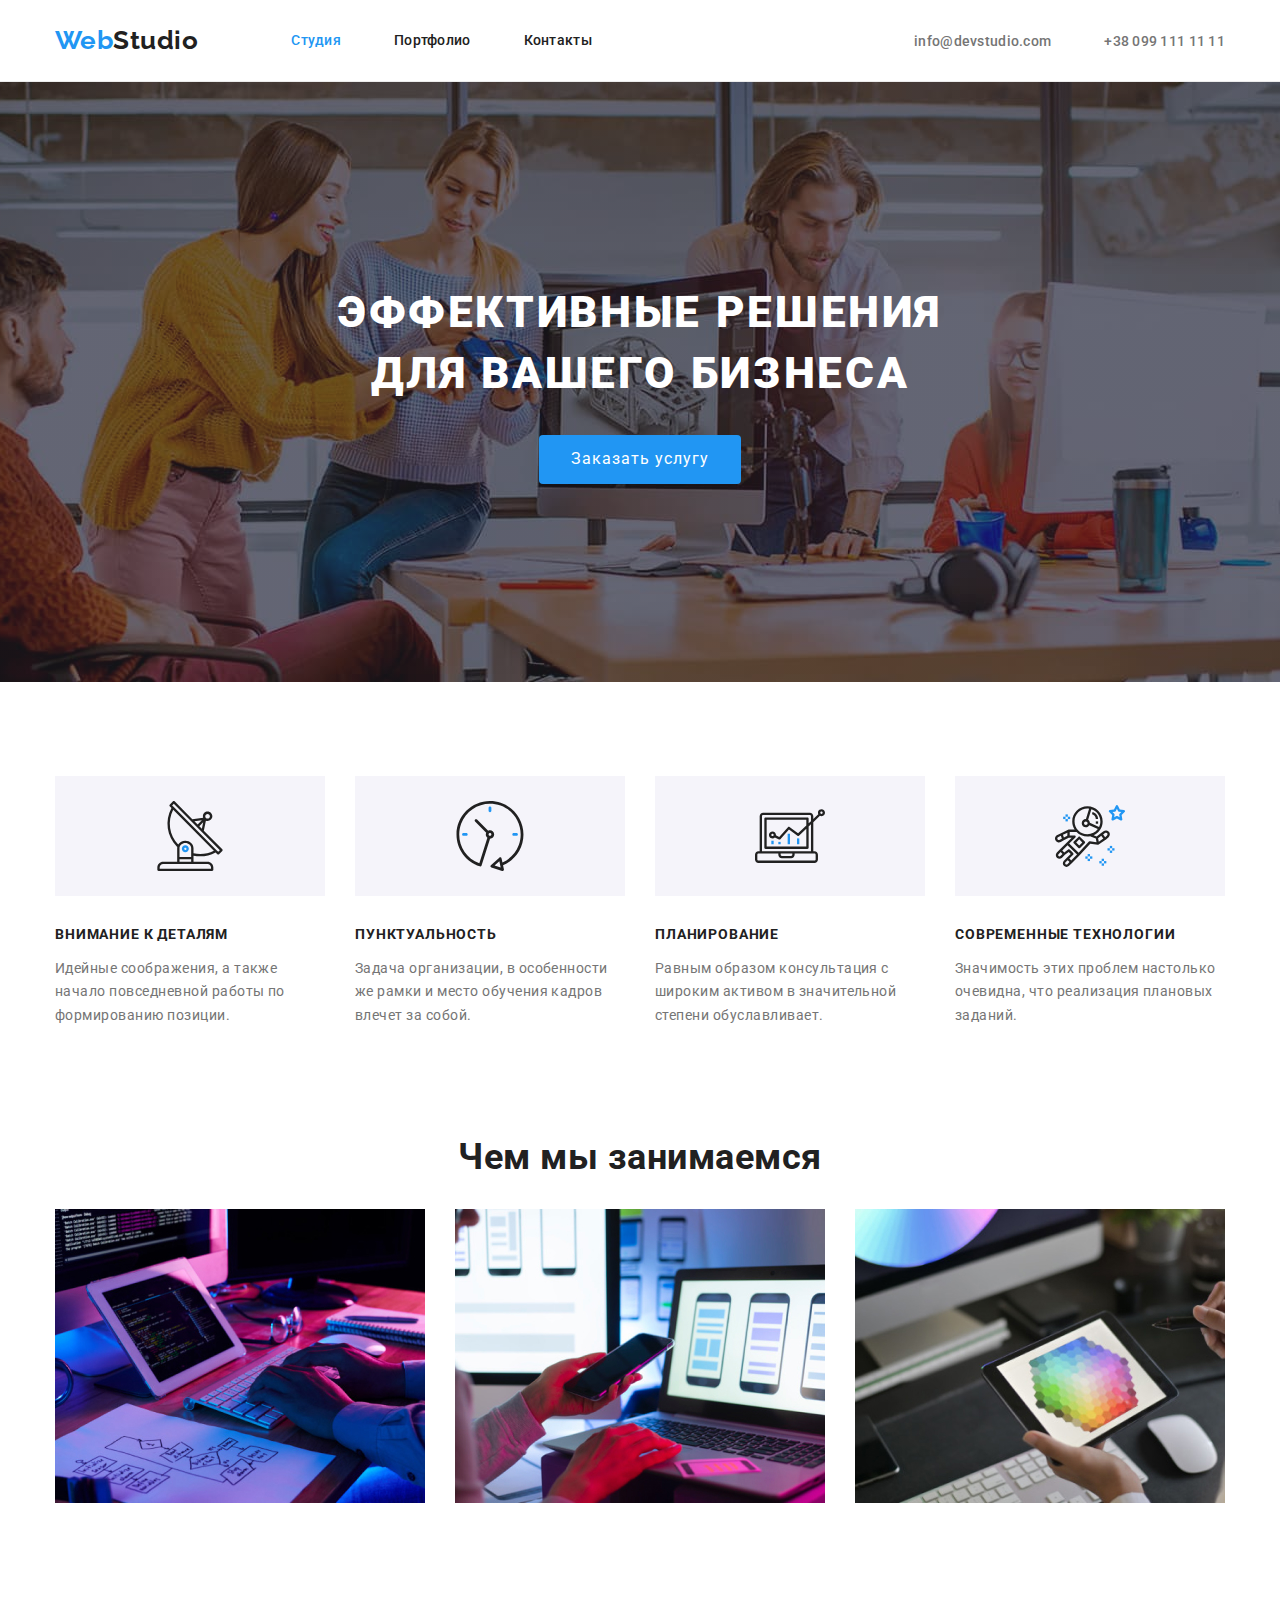
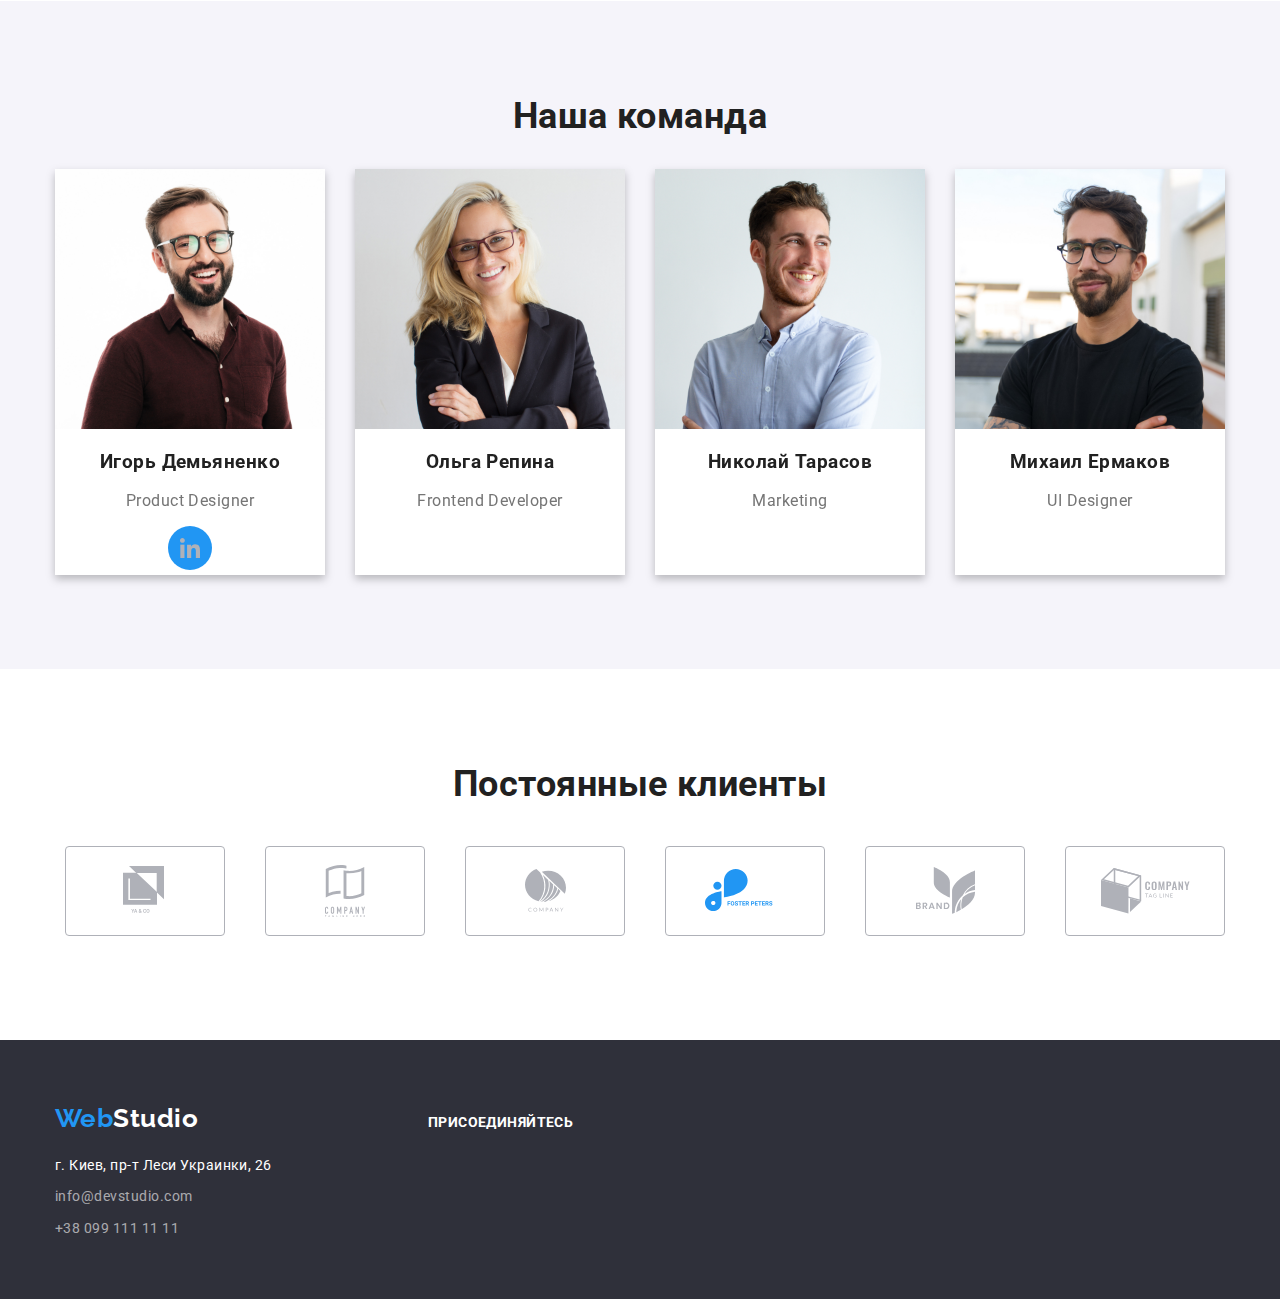
==== index.html @ f37e52a4 "Initial commit" ====
<!DOCTYPE html>
<html lang="ru">
	<head>
		<meta charset="UTF-8" />
		<meta name="viewport" content="width=device-width, initial-scale=1.0" />
		<title>ВебСтудио</title>
		<link
			href="https://fonts.googleapis.com/css2?family=Raleway:wght@700&display=swap"
			rel="stylesheet"
		/>
		<link
			href="https://fonts.googleapis.com/css2?family=Roboto:wght@400;500;900&display=swap"
			rel="stylesheet"
		/>

		<link
			rel="stylesheet"
			href="https://cdnjs.cloudflare.com/ajax/libs/modern-normalize/1.0.0/modern-normalize.min.css"
		/>
		<link rel="stylesheet" href="./css/styles.css" />
	</head>

	<body>
		<header>
			<div class="container header">
				<nav class="main-nav">
					<a href="./index.html" class="logo"
						>Web<span class="logo-color">Studio</span></a
					>
					<ul class="site-nav">
						<li class="item">
							<a href="./index.html" class="link current">Студия</a>
						</li>
						<li class="item">
							<a href="" class="link">Портфолио</a>
						</li>
						<li class="item"><a href="" class="link">Контакты</a></li>
					</ul>
				</nav>

				<ul class="auth-nav">
					<li class="item">
						<a href="mailto:info@devstudio.com" class="button"
							>info@devstudio.com</a
						>
					</li>
					<li class="item">
						<a href="tel:+380991111111" class="button">+38 099 111 11 11</a>
					</li>
				</ul>
			</div>
		</header>

		<main>
			<!-- top line -->
			<section class="hero">
				<h1 class="hero-title">
					Эффективные решения<br />
					для вашего бизнеса
				</h1>
				<button type="button" class="button primary">Заказать услугу</button>
			</section>

			<!-- Особенности нашего подхода -->

			<section class="section features">
				<div class="container">
					<!-- <h2 class="section-title">Особенности нашего подхода</h2> -->

					<ul class="feature-list">
						<li class="feature-item">
							<h3 class="title">Внимание к деталям</h3>
							<p class="text">
								Идейные соображения, а также начало повседневной работы по
								формированию позиции.
							</p>
						</li>
						<li class="feature-item">
							<h3 class="title">Пунктуальность</h3>
							<p class="text">
								Задача организации, в особенности же рамки и место обучения
								кадров влечет за собой.
							</p>
						</li>
						<li class="feature-item">
							<h3 class="title">Планирование</h3>
							<p class="text">
								Равным образом консультация с широким активом в значительной
								степени обуславливает.
							</p>
						</li>
						<li class="feature-item">
							<div class="description-box"></div>
							<h3 class="title">Современные технологии</h3>
							<p class="text">
								Значимость этих проблем настолько очевидна, что реализация
								плановых заданий.
							</p>
						</li>
					</ul>
				</div>
			</section>

			<!-- Чем мы занимаемся -->

			<section class="section">
				<div class="container">
					<h2 class="section-title">Чем мы занимаемся</h2>
					<ul class="section-picture">
						<li class="item-picture">
							<a href=""
								><img
									src="./images/laptop.jpg"
									alt="Человек печатает на клавиатуре"
									width="370"
							/></a>
						</li>
						<li class="item-picture">
							<a href=""
								><img
									src="./images/layout.jpg"
									alt="Человек рассматривает макеты дисплеев телефонов на экране"
									width="370"
							/></a>
						</li>
						<li class="item-picture">
							<a href=""
								><img
									src="./images/rectangle.jpg"
									alt="Планшет с изображением диаграммы"
									width="370"
							/></a>
						</li>
					</ul>
				</div>
			</section>

			<!-- Наша команда -->
			<section class="section team">
				<div class="container">
					<h2 class="section-title">Наша команда</h2>
					<!-- <h2 class="section-title">Наша команда</h2> -->
					<ul class="team-employees">
						<li class="item-employee">
							<img
								src="./images/demianenko.jpg"
								alt="Фотография сотрудника"
								width="270"
							/>
							<h3 class="member-name">Игорь Демьяненко</h3>
							<p class="member-role">Product Designer</p>
							<div class="team-socials">
								<a class="social-link"></a>
								<a class="social-link"></a>
								<a class="social-link"></a>
								<a class="social-link"></a>
							</div>
						</li>
						<li class="item-employee">
							<img
								src="./images/repina.jpg"
								alt="Фотография сотрудника"
								width="270"
							/>
							<h3 class="member-name">Ольга Репина</h3>
							<p class="member-role">Frontend Developer</p>
						</li>
						<li class="item-employee">
							<img
								src="./images/tarasov.jpg"
								alt="Фотография сотрудника"
								width="270"
							/>
							<h3 class="member-name">Николай Тарасов</h3>
							<p class="member-role">Marketing</p>
						</li>
						<li class="item-employee">
							<img
								src="./images/yermakov.jpg"
								alt="Фотография сотрудника"
								width="270"
							/>
							<h3 class="member-name">Михаил Ермаков</h3>
							<p class="member-role">UI Designer</p>
						</li>
					</ul>
				</div>
			</section>
			<section class="section">
				<div class="container">
					<h2 class="section-title">Постоянные клиенты</h2>
					<ul class="partners-logos">
						<li class="logo-picture">
							<a href=""></a>
						</li>
						<li class="logo-picture">
							<a href=""></a>
						</li>
						<li class="logo-picture">
							<a href=""></a>
						</li>
						<li class="logo-picture">
							<a href=""></a>
						</li>
						<li class="logo-picture">
							<a href=""></a>
						</li>
						<li class="logo-picture">
							<a href=""></a>
						</li>
					</ul>
				</div>
			</section>
		</main>

		<footer>
			<div class="container footer">
				<div class="container-address">
					<a href="" class="logo">Web<span class="logo-footer">Studio</span></a>

					<ul class="contacts">
						<li><p class="text">г. Киев, пр-т Леси Украинки, 26</p></li>
						<li>
							<a href="mailto:info@devstudio.com" class="link footer-link"
								>info@devstudio.com</a
							>
						</li>
						<li>
							<a href="tel:+380991111111" class="link footer-link"
								>+38 099 111 11 11</a
							>
						</li>
					</ul>
				</div>
				<div class="join-us">
					<p>Присоединяйтесь</p>
					<ul>
						<li></li>
						<li></li>
						<li></li>
						<li></li>
					</ul>
				</div>
			</div>
		</footer>
	</body>
</html>
---- css/styles.css ----
:root {
	--primary-black-color: #212121;
	--secondary-grey-color: #757575;
	--accent-color: #2196f3;
	--secondary-background-color: #2f303a;
}

/* стили для index.html */

body {
	background-color: #ffffff;
	color: var(--primary-black-color);
	font-family: "Roboto", sans-serif;
	text-decoration: none;
	letter-spacing: 0.03em;
}

ul {
	list-style: none;
	padding: 0;
	margin: 0;
}

.container {
	width: 1200px;
	padding-left: 15px;
	padding-right: 15px;
	margin-left: auto;
	margin-right: auto;
}

/* Logo */

.logo {
	color: var(--accent-color);
	font-family: "Raleway", sans-serif;
	font-weight: bold;
	font-size: 26px;
	line-height: 1.2;
	text-decoration: none;
}

.logo-color {
	color: var(--primary-black-color);
}

/* Header */
header {
	border-bottom: 1px solid #ececec;
}
.container.header {
	display: flex;
	justify-content: space-between;
	align-items: center;
}

.main-nav {
	display: flex;
	align-items: center;
}

.auth-nav {
	display: flex;
}

.auth-nav .item + .item {
	margin-left: 53px;
}

.site-nav .link:hover,
.site-nav .link:focus {
	color: var(--accent-color);
}

.site-nav {
	display: flex;
	margin-left: 93px;
	/* outline: 1px solid black; */
}

.site-nav .item + .item {
	margin-left: 53px;
}

.site-nav .link {
	display: block;
	padding-top: 32px;
	padding-bottom: 32px;

	color: var(--primary-black-color);
	text-decoration: none;
	font-weight: 500;
	font-size: 14px;
	line-height: 1.2;
	letter-spacing: 0.02em;
}

/* Auth nav */

.link.current {
	color: var(--accent-color);
}

.auth-nav .button {
	font-weight: 500;
	font-size: 14px;
	line-height: 1.2;
	letter-spacing: 0.02em;
	color: var(--secondary-grey-color);
	text-decoration: none;
}

.auth-nav .button:hover,
.auth-nav .button:focus {
	color: var(--accent-color);
}

/* Hero */

.hero {
	color: #ffffff;
	background-image: linear-gradient(
			to top,
			rgba(47, 47, 58, 0.4),
			rgba(47, 48, 58, 0.4)
		),
		url(../images/footer-icons/hero.jpg);

	background-position: center;
	background-size: cover;
	text-align: center;
	margin-bottom: 0;
	height: 600px;
	max-width: 1440px;
	padding-top: 200px;
	padding-bottom: 200px;
	/* outline: 2px solid red; */
}

.hero-title {
	margin-top: 0;
	margin-bottom: 0;
	font-weight: 900;
	font-size: 44px;
	line-height: 1.4;
	letter-spacing: 0.06em;
	text-transform: uppercase;
}

.button.primary {
	color: #ffffff;
	background-color: var(--accent-color);
	letter-spacing: 0.06em;
	font-size: 16px;
	line-height: 1.8;
	text-align: center;
	border-radius: 4px;
	border: var(--accent-color);
	margin-top: 30px;
	padding: 10px 32px;
}

.feature-list {
	display: flex;
}

.feature-list .title {
	font-weight: bold;
	font-size: 14px;
	line-height: 1.2;
	margin-top: 0;
	text-transform: uppercase;
	/* outline: 1px solid red; */
}

.feature-list .text {
	width: 270px;
	font-style: normal;
	font-weight: normal;
	font-size: 14px;
	line-height: 1.7;
	color: #757575;
	/* outline: 2px solid red; */
}

.feature-item::before {
	/* Question: width-height*/
	display: block;
	width: 270px;
	height: 120px;
	background-color: #f5f4fa;
	content: "";
	margin-bottom: 30px;
	background-repeat: no-repeat;
	background-position: center;
}

.feature-item:nth-child(1)::before {
	background-image: url(../images/footer-icons/antenna\ 1.svg);
}

.feature-item:nth-child(2)::before {
	background-image: url(../images/footer-icons/clock\ 1.svg);
}

.feature-item:nth-child(3)::before {
	background-image: url(../images/footer-icons/diagram\ 1.svg);
}

.feature-item:nth-child(4)::before {
	background-image: url(../images/footer-icons/astronaut\ 1.svg);
}

.section {
	padding-top: 94px;
	padding-bottom: 94px;
}

.section-picture {
	display: flex;
}

.item-picture {
	width: 370px;
	margin-right: 30px;
}

.item-picture:last-child {
	margin-right: 0;
}

.feature-item {
	margin-right: 30px;
}

.section-picture {
	display: flex;
	flex-wrap: wrap;
}

.section-title {
	text-align: center;
	font-weight: bold;
	font-size: 36px;
	line-height: 1.2;
	margin-top: 0;
}

.section.team {
	background-color: #f5f4fa;
}

.section.features {
	padding-bottom: 0;
}

.team-employees {
	display: flex;
	text-align: center;
}

.item-employee {
	width: 270px;
	margin-right: 30px;
	background-color: #ffffff;
	filter: drop-shadow(0px 4px 4px rgba(0, 0, 0, 0.25));
}

.member-name .member-role {
	font-size: 16px;
	line-height: 1.2;
}

.member-role {
	color: var(--secondary-grey-color);
}

.team-socials {
}

.team-socials {
	display: inline-block;
	width: 44px;
	height: 44px;

	background-color: var(--accent-color);
	border-radius: 50%;
	background-repeat: no-repeat;
	background-position: center;
}

.team-socials:nth-child(1) {
	background-image: url(../images/social-links/instagram\ 2.svg);
}

.team-socials:nth-child(2) {
	background-image: url(../images/social-links/twitter\ 1.svg);
}

.team-socials:nth-child(3) {
	background-image: url(../images/social-links/facebook\ 1.svg);
}
.team-socials:nth-child(4) {
	background-image: url(../images/social-links/linkedin\ 1.svg);
}

.tweeter {
	background-image: url(../images/social-links/twitter\ 1.svg);
}

.partners-logos {
	display: flex;
}

.logo-picture {
	width: 170px;
	height: 90px;
	margin: 10px;
	border-radius: 4px;
	border: 1px solid #afb1b8;
	margin-right: 30px;
	background-position: center;
	background-repeat: no-repeat;

	/* background-color: #ffffff; */
}

.logo-picture:last-child {
	margin-right: 0;
}

.logo-picture:nth-child(1) {
	background-image: url("../images/footer-icons/logo\ 1.svg");
}

.logo-picture:nth-child(2) {
	background-image: url("../images/footer-icons/logo\ 2.svg");
}

.logo-picture:nth-child(3) {
	background-image: url("../images/footer-icons/logo\ 3.svg");
}

.logo-picture:nth-child(4) {
	background-image: url("../images/footer-icons/logo\ 4.svg");
}

.logo-picture:nth-child(5) {
	background-image: url("../images/footer-icons/logo\ 5.svg");
}

.logo-picture:nth-child(6) {
	background-image: url("../images/footer-icons/logo\ 6.svg");
}

.logo-picture:hover,
.logo-picture:focus {
	border: 1px solid var(--accent-color);
	/* background-image: var(--accent-color); */
}

.footer .text {
	color: #ffffff;
}

.logo-footer {
	color: #ffffff;
}

.address {
	font-style: inherit;
	font-size: 14px;
	line-height: 1.8;
}

.address .link {
	color: #fffff96a;
	text-decoration: none;
}

.address a:hover,
.address a:focus {
	color: var(--accent-color);
}

.join-us p {
	color: #ffffff;
	text-transform: uppercase;
	font-weight: 700;

	font-size: 14px;
	line-height: 1.2;
	letter-spacing: 0.03em;
}

/* стили для portfolio.html */

.buttons {
	display: flex;
	flex-wrap: wrap;
	margin-bottom: 50px;
	justify-content: center;
}

.buttons .item {
	margin-right: 8px;
}

.buttons .item:last-child {
	margin-right: 0;
}

.portfolio-button:hover,
.portfolio-button:focus {
	background-color: var(--accent-color);
	color: #ffffff;
}

.portfolio-button {
	font-weight: 500;
	font-size: 16px;
	line-height: 1.6;
	background-color: #f5f4fa;
	border-radius: 4px;
	border: 1px solid transparent;
}

.portfolio-button {
	padding: 6px 22px;
}

.portfolio-button:last-child {
	margin-right: 0;
}

.examples-title a {
	color: var(--primary-black-color);
	text-decoration: none;
}

.example-list h3,
p,
a {
	text-decoration: none;
	color: var(--primary-black-color);
}

.title {
	font-size: 18px;
	line-height: 2;
	letter-spacing: 0.06em;
}

.item {
	font-size: 18px;
	line-height: 2;
	letter-spacing: 0.06em;
}

.example-list:nth-child(3n) {
	margin-right: 30px;
}

.flex-list {
	display: flex;
	flex-wrap: wrap;
}

.flex-item {
	width: 370px;
	margin-right: 30px;
	margin-bottom: 30px;
	border: 1px solid #eeeeee;
}

.flex-list .title {
	font-size: 16px;
	line-height: 1.87;
	margin: 0;
}

.flex-list p {
	font-size: 18px;
	line-height: 2;
	margin: 0;
}

.flex-item:last-child {
	margin-right: 0;
}

.project-item {
	padding: 20px 24px;
}

.flex-item:nth-child(3n) {
	margin-right: 0;
}

.flex-item:nth-last-child(-n + 3) {
	margin-bottom: 0;
}

.flex-list .title {
	font-size: 18px;
	line-height: 2;
	font-weight: bold;
	letter-spacing: 0.06em;
	margin: 0;
}

.flex-list p {
	color: var(--secondary-grey-color);
	font-size: 16px;
	line-height: 1.88;
	margin: 0;
	margin-top: 4px;
}

footer {
	/* display: flex; */
	background-color: var(--secondary-background-color);
	padding-top: 60px;
	padding-bottom: 60px;
}

.container.footer {
	display: flex;
	align-items: baseline;
}

.container-address {
	margin-right: 156px;
}

.contacts p {
	color: #ffffff;
	font-size: 14px;
	line-height: 1.6;
	margin-bottom: 9px;
	margin-top: 20px;
}

.contacts li:not(:last-child) {
	margin-top: 0;
	margin-bottom: 9px;
}

.link.footer-link {
	color: rgba(255, 255, 255, 0.6);
	font-size: 14px;
	line-height: 1.6;
}
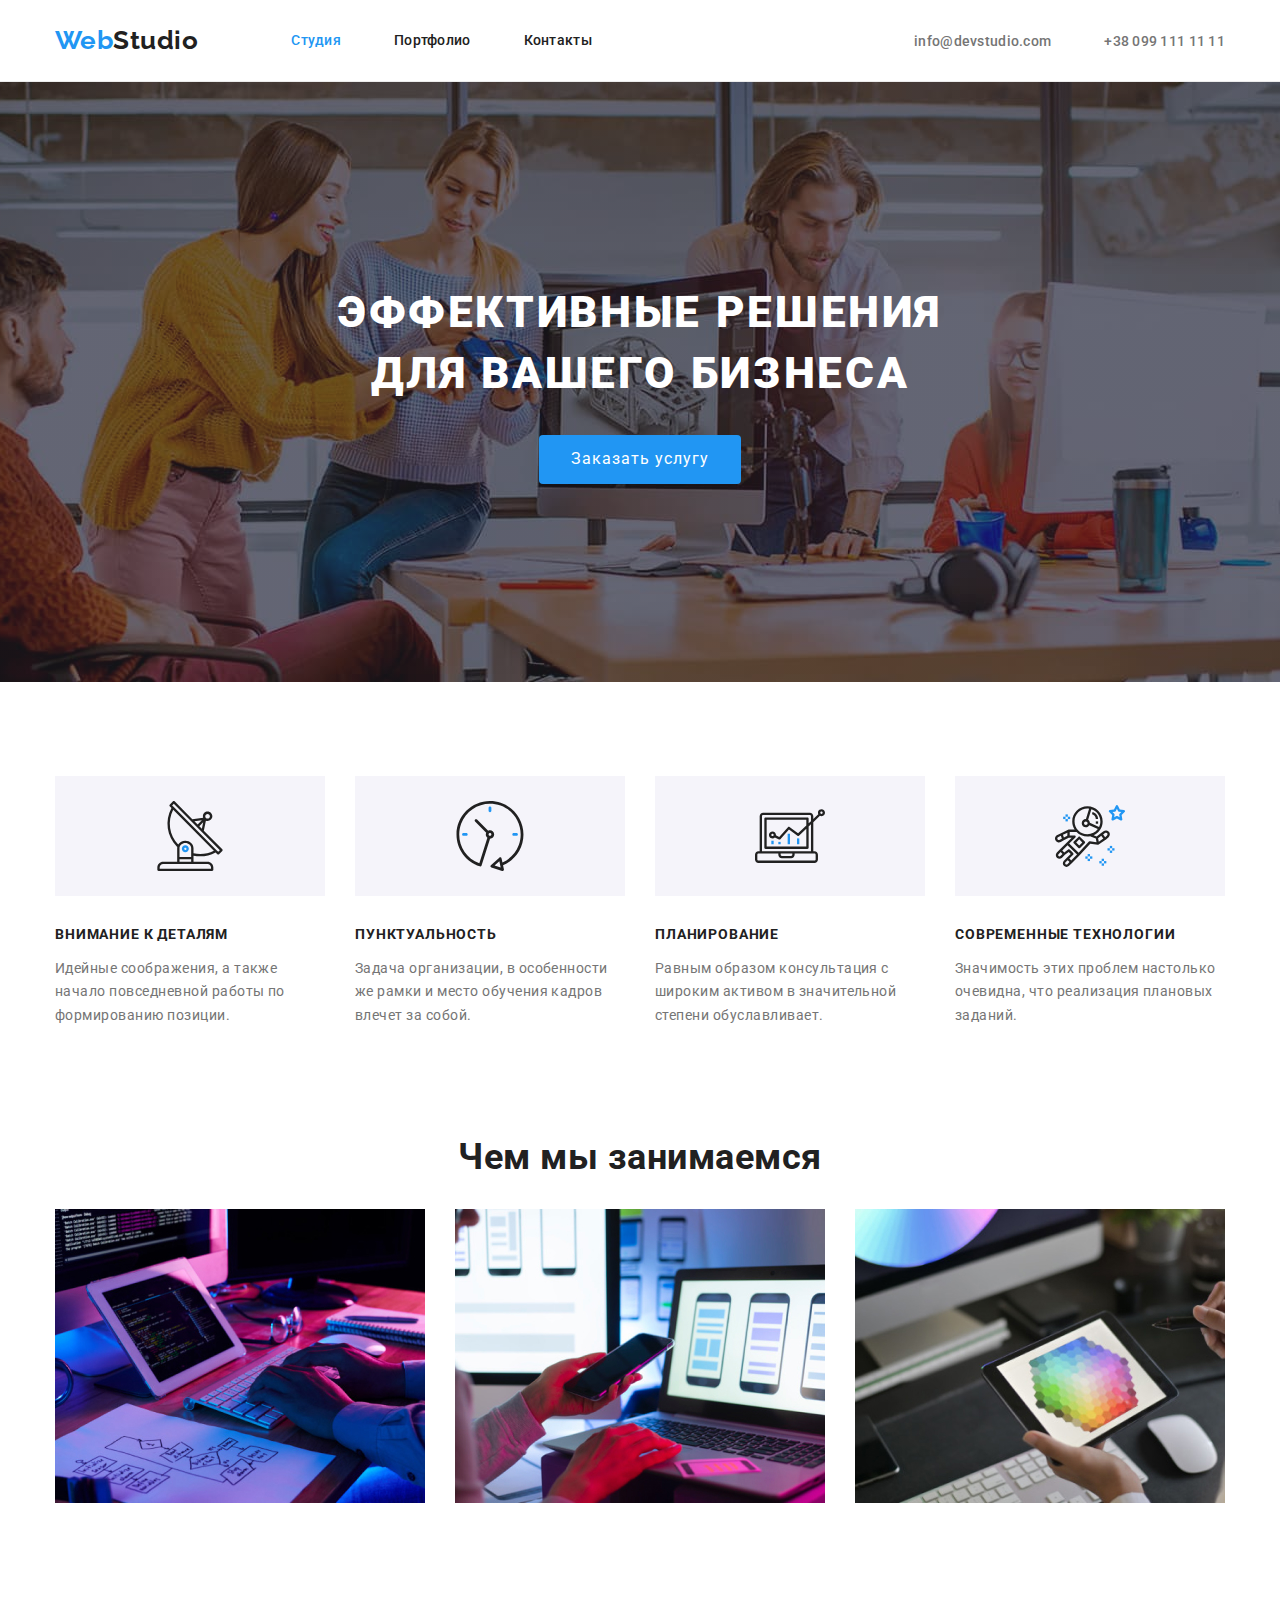
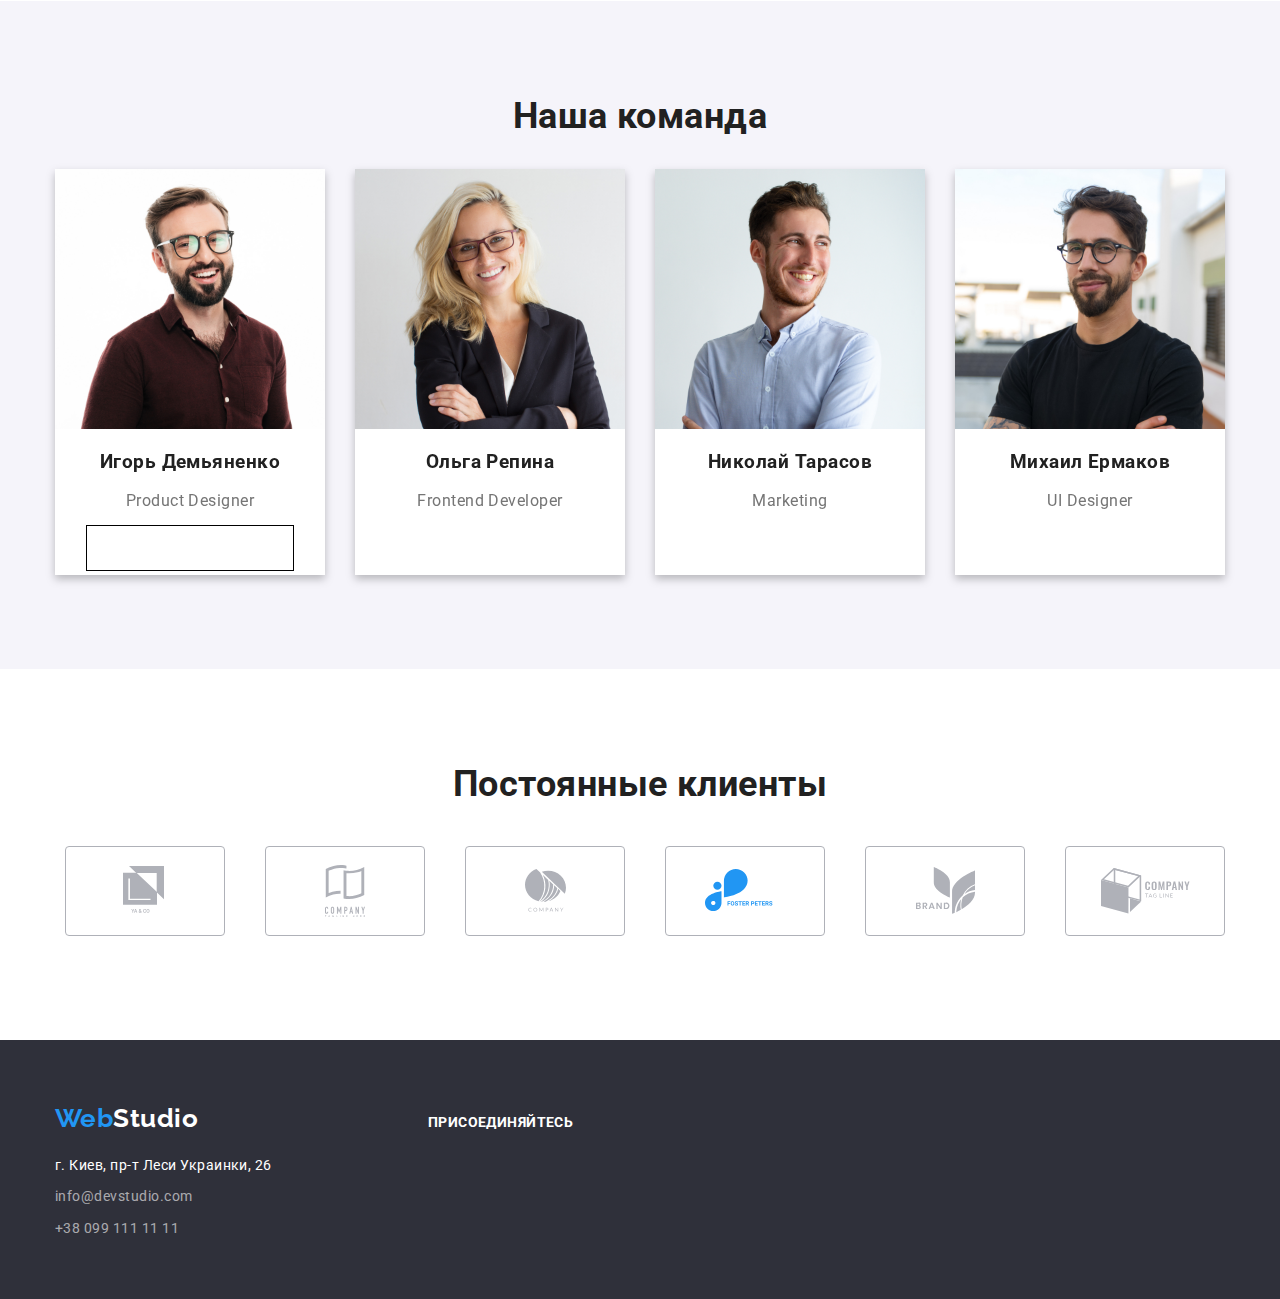
==== commit 0b3a605d: "middle work process push" ====
--- a/index.html
+++ b/index.html
@@ -149,13 +149,14 @@
 							/>
 							<h3 class="member-name">Игорь Демьяненко</h3>
 							<p class="member-role">Product Designer</p>
-							<div class="team-socials">
-								<a class="social-link"></a>
-								<a class="social-link"></a>
-								<a class="social-link"></a>
-								<a class="social-link"></a>
-							</div>
-						</li>
+							<ul class="team-socials">
+								<li><a class="icon-insta"></a></li>
+								<li><a class="icon-twit"></a></li>
+								<li><a class="icon-fb"></a></li>
+								<li><a class="icon-ln"></a></li>
+							</ul>
+						</li>
+
 						<li class="item-employee">
 							<img
 								src="./images/repina.jpg"
--- a/css/styles.css
+++ b/css/styles.css
@@ -276,36 +276,31 @@
 }
 
 .team-socials {
-}
-
-.team-socials {
-	display: inline-block;
-	width: 44px;
+	display: inline-flex;
+	padding: 0;
+	margin: 0;
+	outline: 1px solid black;
+	list-style: none;
 	height: 44px;
-
-	background-color: var(--accent-color);
-	border-radius: 50%;
-	background-repeat: no-repeat;
-	background-position: center;
-}
-
-.team-socials:nth-child(1) {
-	background-image: url(../images/social-links/instagram\ 2.svg);
-}
-
-.team-socials:nth-child(2) {
-	background-image: url(../images/social-links/twitter\ 1.svg);
-}
-
-.team-socials:nth-child(3) {
-	background-image: url(../images/social-links/facebook\ 1.svg);
-}
-.team-socials:nth-child(4) {
-	background-image: url(../images/social-links/linkedin\ 1.svg);
-}
-
-.tweeter {
-	background-image: url(../images/social-links/twitter\ 1.svg);
+	width: 206px;
+	color: transparent;
+}
+
+.icon-insta {
+	background-image: url(../images/social-links/Ellipse.svg);
+	background-color: #2196f3;
+}
+
+.icon-twit {
+	background-image: url(../images/social-links/Ellipse-2.svg);
+}
+
+.icon-fb {
+	background-image: url(../images/social-links/Ellipse-3.svg);
+}
+
+.icon-ln {
+	background-image: url(../images/social-links/Ellipse-4.svg);
 }
 
 .partners-logos {
@@ -321,9 +316,9 @@
 	margin-right: 30px;
 	background-position: center;
 	background-repeat: no-repeat;
-
-	/* background-color: #ffffff; */
-}
+}
+
+/* background-color: #ffffff; */
 
 .logo-picture:last-child {
 	margin-right: 0;
@@ -356,7 +351,7 @@
 .logo-picture:hover,
 .logo-picture:focus {
 	border: 1px solid var(--accent-color);
-	/* background-image: var(--accent-color); */
+	background-image: var(--accent-color);
 }
 
 .footer .text {
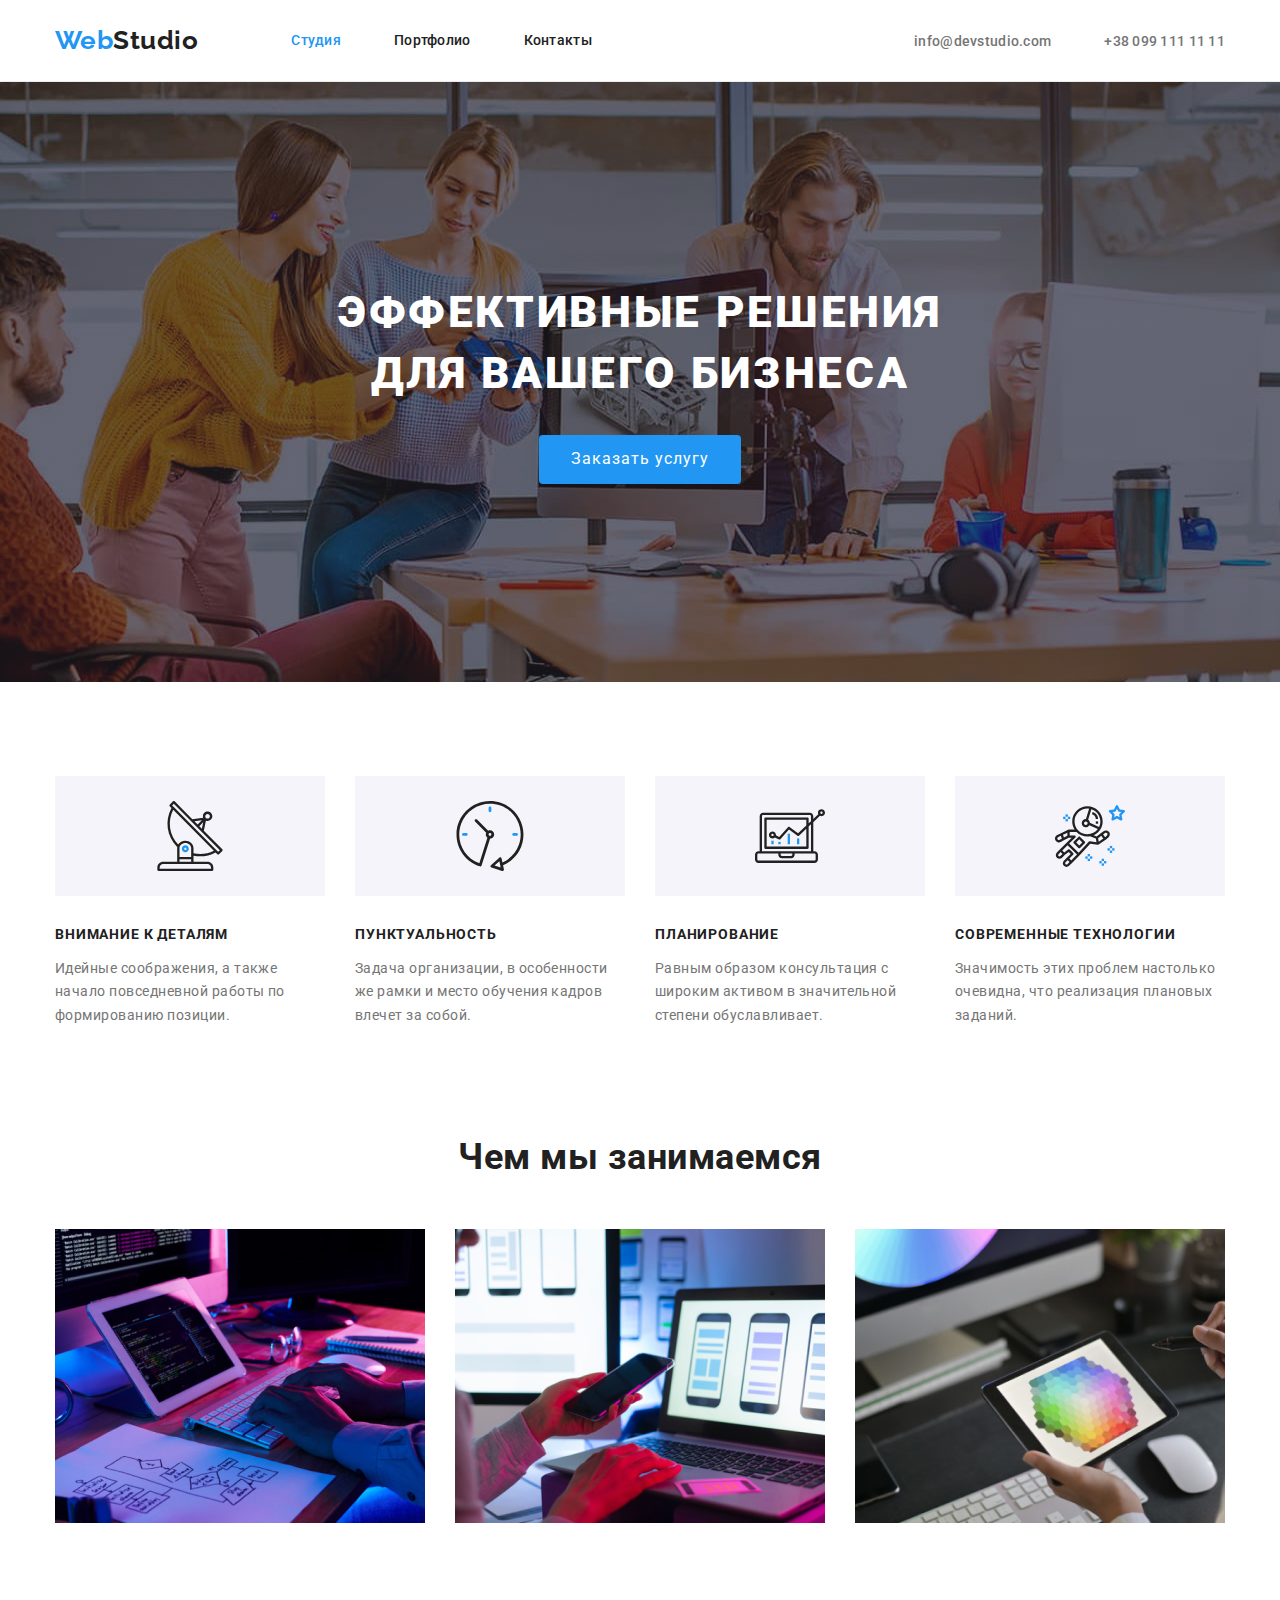
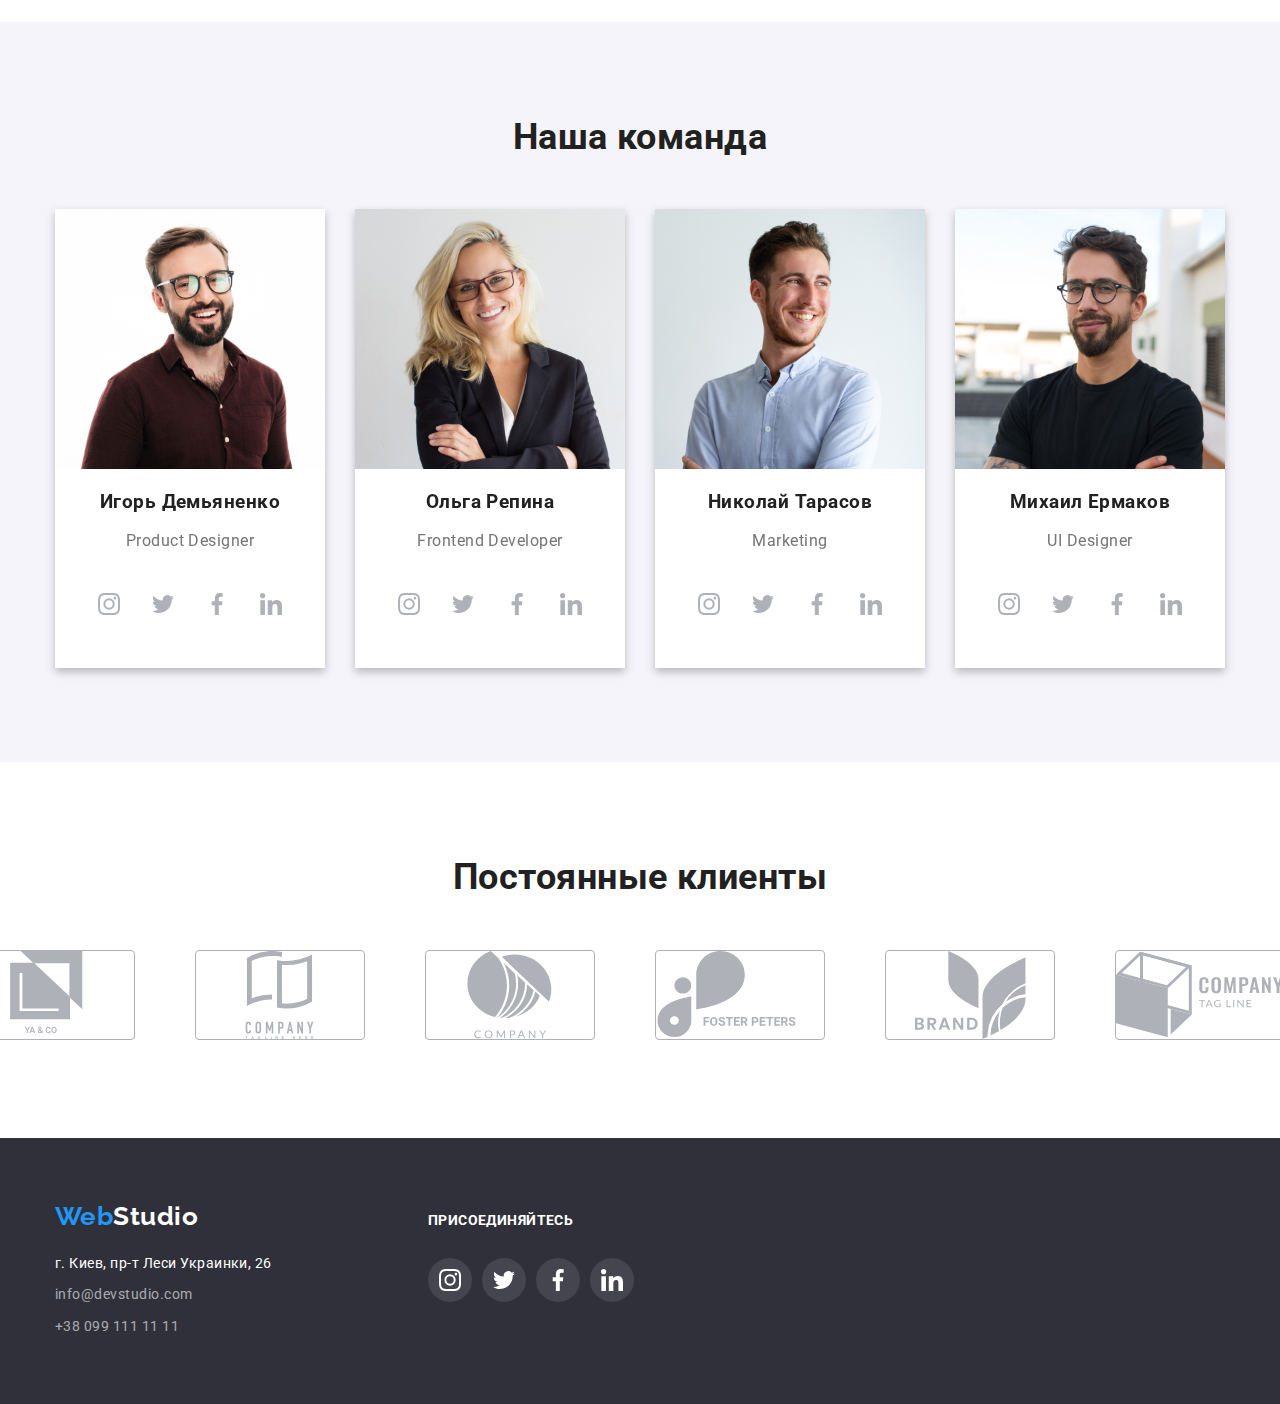
==== commit 88d48ba7: "push" ====
--- a/index.html
+++ b/index.html
@@ -32,7 +32,7 @@
 							<a href="./index.html" class="link current">Студия</a>
 						</li>
 						<li class="item">
-							<a href="" class="link">Портфолио</a>
+							<a href="./portfolio.html" class="link">Портфолио</a>
 						</li>
 						<li class="item"><a href="" class="link">Контакты</a></li>
 					</ul>
@@ -150,10 +150,43 @@
 							<h3 class="member-name">Игорь Демьяненко</h3>
 							<p class="member-role">Product Designer</p>
 							<ul class="team-socials">
-								<li><a class="icon-insta"></a></li>
-								<li><a class="icon-twit"></a></li>
-								<li><a class="icon-fb"></a></li>
-								<li><a class="icon-ln"></a></li>
+								<li class="social-item">
+									<a class="social-link">
+										<svg class="social-icon">
+											<use
+												href="./images/social-links/symbol-defs.svg#icon-instagram"
+											></use>
+										</svg>
+									</a>
+								</li>
+
+								<li class="social-item">
+									<a class="social-link">
+										<svg class="social-icon">
+											<use
+												href="./images/social-links/symbol-defs.svg#icon-twitter"
+											></use>
+										</svg>
+									</a>
+								</li>
+								<li class="social-item">
+									<a class="social-link">
+										<svg class="social-icon">
+											<use
+												href="./images/social-links/symbol-defs.svg#icon-facebook"
+											></use>
+										</svg>
+									</a>
+								</li>
+								<li class="social-item">
+									<a class="social-link">
+										<svg class="social-icon linkedin">
+											<use
+												href="./images/social-links/symbol-defs.svg#icon-linkedin"
+											></use>
+										</svg>
+									</a>
+								</li>
 							</ul>
 						</li>
 
@@ -165,6 +198,45 @@
 							/>
 							<h3 class="member-name">Ольга Репина</h3>
 							<p class="member-role">Frontend Developer</p>
+							<ul class="team-socials">
+								<li class="social-item">
+									<a class="social-link">
+										<svg class="social-icon">
+											<use
+												href="./images/social-links/symbol-defs.svg#icon-instagram"
+											></use>
+										</svg>
+									</a>
+								</li>
+
+								<li class="social-item">
+									<a class="social-link">
+										<svg class="social-icon">
+											<use
+												href="./images/social-links/symbol-defs.svg#icon-twitter"
+											></use>
+										</svg>
+									</a>
+								</li>
+								<li class="social-item">
+									<a class="social-link">
+										<svg class="social-icon">
+											<use
+												href="./images/social-links/symbol-defs.svg#icon-facebook"
+											></use>
+										</svg>
+									</a>
+								</li>
+								<li class="social-item">
+									<a class="social-link">
+										<svg class="social-icon linkedin">
+											<use
+												href="./images/social-links/symbol-defs.svg#icon-linkedin"
+											></use>
+										</svg>
+									</a>
+								</li>
+							</ul>
 						</li>
 						<li class="item-employee">
 							<img
@@ -174,6 +246,45 @@
 							/>
 							<h3 class="member-name">Николай Тарасов</h3>
 							<p class="member-role">Marketing</p>
+							<ul class="team-socials">
+								<li class="social-item">
+									<a class="social-link">
+										<svg class="social-icon">
+											<use
+												href="./images/social-links/symbol-defs.svg#icon-instagram"
+											></use>
+										</svg>
+									</a>
+								</li>
+
+								<li class="social-item">
+									<a class="social-link">
+										<svg class="social-icon">
+											<use
+												href="./images/social-links/symbol-defs.svg#icon-twitter"
+											></use>
+										</svg>
+									</a>
+								</li>
+								<li class="social-item">
+									<a class="social-link">
+										<svg class="social-icon">
+											<use
+												href="./images/social-links/symbol-defs.svg#icon-facebook"
+											></use>
+										</svg>
+									</a>
+								</li>
+								<li class="social-item">
+									<a class="social-link">
+										<svg class="social-icon linkedin">
+											<use
+												href="./images/social-links/symbol-defs.svg#icon-linkedin"
+											></use>
+										</svg>
+									</a>
+								</li>
+							</ul>
 						</li>
 						<li class="item-employee">
 							<img
@@ -183,6 +294,45 @@
 							/>
 							<h3 class="member-name">Михаил Ермаков</h3>
 							<p class="member-role">UI Designer</p>
+							<ul class="team-socials">
+								<li class="social-item">
+									<a class="social-link">
+										<svg class="social-icon">
+											<use
+												href="./images/social-links/symbol-defs.svg#icon-instagram"
+											></use>
+										</svg>
+									</a>
+								</li>
+
+								<li class="social-item">
+									<a class="social-link">
+										<svg class="social-icon">
+											<use
+												href="./images/social-links/symbol-defs.svg#icon-twitter"
+											></use>
+										</svg>
+									</a>
+								</li>
+								<li class="social-item">
+									<a class="social-link">
+										<svg class="social-icon">
+											<use
+												href="./images/social-links/symbol-defs.svg#icon-facebook"
+											></use>
+										</svg>
+									</a>
+								</li>
+								<li class="social-item">
+									<a class="social-link">
+										<svg class="social-icon linkedin">
+											<use
+												href="./images/social-links/symbol-defs.svg#icon-linkedin"
+											></use>
+										</svg>
+									</a>
+								</li>
+							</ul>
 						</li>
 					</ul>
 				</div>
@@ -190,24 +340,62 @@
 			<section class="section">
 				<div class="container">
 					<h2 class="section-title">Постоянные клиенты</h2>
+
 					<ul class="partners-logos">
 						<li class="logo-picture">
-							<a href=""></a>
-						</li>
-						<li class="logo-picture">
-							<a href=""></a>
-						</li>
-						<li class="logo-picture">
-							<a href=""></a>
-						</li>
-						<li class="logo-picture">
-							<a href=""></a>
-						</li>
-						<li class="logo-picture">
-							<a href=""></a>
-						</li>
-						<li class="logo-picture">
-							<a href=""></a>
+							<a class="partner-link">
+								<svg>
+									<use
+										href="./images/footer-icons/symbol-defs.svg#icon-logo-1-175443-2"
+									></use>
+								</svg>
+							</a>
+						</li>
+						<li class="logo-picture">
+							<a class="partner-link">
+								<svg>
+									<use
+										href="./images/footer-icons/symbol-defs.svg#icon-logo-2-175443-2"
+									></use>
+								</svg>
+							</a>
+						</li>
+
+						<li class="logo-picture">
+							<a class="partner-link">
+								<svg>
+									<use
+										href="./images/footer-icons/symbol-defs.svg#icon-logo-3-175443-2"
+									></use>
+								</svg>
+							</a>
+						</li>
+						<li class="logo-picture">
+							<a class="partner-link">
+								<svg>
+									<use
+										href="./images/footer-icons/symbol-defs.svg#icon-logo-4-175443-2"
+									></use>
+								</svg>
+							</a>
+						</li>
+						<li class="logo-picture">
+							<a class="partner-link">
+								<svg>
+									<use
+										href="./images/footer-icons/symbol-defs.svg#icon-logo-5-175443-2"
+									></use>
+								</svg>
+							</a>
+						</li>
+						<li class="logo-picture">
+							<a class="partner-link">
+								<svg>
+									<use
+										href="./images/footer-icons/symbol-defs.svg#icon-logo-6-175443-2"
+									></use>
+								</svg>
+							</a>
 						</li>
 					</ul>
 				</div>
@@ -235,11 +423,44 @@
 				</div>
 				<div class="join-us">
 					<p>Присоединяйтесь</p>
-					<ul>
-						<li></li>
-						<li></li>
-						<li></li>
-						<li></li>
+					<ul class="team-socials">
+						<li class="social-item">
+							<a class="social-link footer">
+								<svg class="social-icon footer">
+									<use
+										href="./images/social-links/symbol-defs.svg#icon-instagram"
+									></use>
+								</svg>
+							</a>
+						</li>
+
+						<li class="social-item">
+							<a class="social-link footer">
+								<svg class="social-icon footer">
+									<use
+										href="./images/social-links/symbol-defs.svg#icon-twitter"
+									></use>
+								</svg>
+							</a>
+						</li>
+						<li class="social-item">
+							<a class="social-link footer">
+								<svg class="social-icon footer">
+									<use
+										href="./images/social-links/symbol-defs.svg#icon-facebook"
+									></use>
+								</svg>
+							</a>
+						</li>
+						<li class="social-item">
+							<a class="social-link footer">
+								<svg class="social-icon footer">
+									<use
+										href="./images/social-links/symbol-defs.svg#icon-linkedin"
+									></use>
+								</svg>
+							</a>
+						</li>
 					</ul>
 				</div>
 			</div>
--- a/css/styles.css
+++ b/css/styles.css
@@ -244,6 +244,7 @@
 	font-size: 36px;
 	line-height: 1.2;
 	margin-top: 0;
+	margin-bottom: 50px;
 }
 
 .section.team {
@@ -257,6 +258,7 @@
 .team-employees {
 	display: flex;
 	text-align: center;
+	/* padding-bottom: 42px; */
 }
 
 .item-employee {
@@ -276,80 +278,77 @@
 }
 
 .team-socials {
-	display: inline-flex;
-	padding: 0;
-	margin: 0;
-	outline: 1px solid black;
-	list-style: none;
+	display: flex;
+	justify-content: center;
+}
+
+.social-item {
+	margin-right: 10px;
+	margin-bottom: 42px;
+	margin-top: 16px;
+}
+
+.social-item:last-child {
+	margin-right: 0;
+}
+
+.social-link {
+	display: flex;
+	align-items: center;
+	justify-content: center;
 	height: 44px;
-	width: 206px;
-	color: transparent;
-}
-
-.icon-insta {
-	background-image: url(../images/social-links/Ellipse.svg);
-	background-color: #2196f3;
-}
-
-.icon-twit {
-	background-image: url(../images/social-links/Ellipse-2.svg);
-}
-
-.icon-fb {
-	background-image: url(../images/social-links/Ellipse-3.svg);
-}
-
-.icon-ln {
-	background-image: url(../images/social-links/Ellipse-4.svg);
+	width: 44px;
+	background-color: transparent;
+	fill: #afb1b8;
+	border-radius: 50%;
+}
+
+.social-icon {
+	height: 22px;
+	width: 22px;
+}
+
+.social-link:hover,
+.social-link:focus {
+	background-color: var(--accent-color);
+	fill: #ffffff;
+}
+
+.social-icon.hover {
+	fill: var(--accent-color);
 }
 
 .partners-logos {
 	display: flex;
-}
-
-.logo-picture {
+	justify-content: center;
+}
+
+.partner-link {
 	width: 170px;
 	height: 90px;
-	margin: 10px;
+	display: flex;
+	justify-content: center;
+	border: 1px solid #afb1b8;
 	border-radius: 4px;
-	border: 1px solid #afb1b8;
-	margin-right: 30px;
-	background-position: center;
+	margin-right: 30px;
+	background-size: contain;
 	background-repeat: no-repeat;
 }
 
-/* background-color: #ffffff; */
+.logo-picture {
+	margin-right: 30px;
+}
+
+.partners-logos:last-child {
+	margin-right: 0;
+}
 
 .logo-picture:last-child {
 	margin-right: 0;
 }
 
-.logo-picture:nth-child(1) {
-	background-image: url("../images/footer-icons/logo\ 1.svg");
-}
-
-.logo-picture:nth-child(2) {
-	background-image: url("../images/footer-icons/logo\ 2.svg");
-}
-
-.logo-picture:nth-child(3) {
-	background-image: url("../images/footer-icons/logo\ 3.svg");
-}
-
-.logo-picture:nth-child(4) {
-	background-image: url("../images/footer-icons/logo\ 4.svg");
-}
-
-.logo-picture:nth-child(5) {
-	background-image: url("../images/footer-icons/logo\ 5.svg");
-}
-
-.logo-picture:nth-child(6) {
-	background-image: url("../images/footer-icons/logo\ 6.svg");
-}
-
-.logo-picture:hover,
-.logo-picture:focus {
+.partner-link:hover,
+.partner-link:focus {
 	border: 1px solid var(--accent-color);
 	background-image: var(--accent-color);
 }
@@ -367,29 +366,15 @@
 	font-size: 14px;
 	line-height: 1.8;
 }
-
 .address .link {
 	color: #fffff96a;
 	text-decoration: none;
 }
-
 .address a:hover,
 .address a:focus {
 	color: var(--accent-color);
 }
 
-.join-us p {
-	color: #ffffff;
-	text-transform: uppercase;
-	font-weight: 700;
-
-	font-size: 14px;
-	line-height: 1.2;
-	letter-spacing: 0.03em;
-}
-
-/* стили для portfolio.html */
-
 .buttons {
 	display: flex;
 	flex-wrap: wrap;
@@ -413,6 +398,7 @@
 
 .portfolio-button {
 	font-weight: 500;
+
 	font-size: 16px;
 	line-height: 1.6;
 	background-color: #f5f4fa;
@@ -466,6 +452,10 @@
 	margin-right: 30px;
 	margin-bottom: 30px;
 	border: 1px solid #eeeeee;
+}
+
+.flex-list li:hover {
+	box-shadow: 0px 4px 4px 0px rgba(0, 0, 0, 0.25);
 }
 
 .flex-list .title {
@@ -503,7 +493,6 @@
 	letter-spacing: 0.06em;
 	margin: 0;
 }
-
 .flex-list p {
 	color: var(--secondary-grey-color);
 	font-size: 16px;
@@ -513,7 +502,7 @@
 }
 
 footer {
-	/* display: flex; */
+	margin-top: 4px;
 	background-color: var(--secondary-background-color);
 	padding-top: 60px;
 	padding-bottom: 60px;
@@ -524,6 +513,37 @@
 	align-items: baseline;
 }
 
+.social-link.footer {
+	display: flex;
+	align-items: center;
+	justify-content: center;
+	height: 44px;
+	width: 44px;
+	fill: #ffffff;
+	border-radius: 50%;
+	background-color: rgba(255, 255, 255, 0.1);
+}
+
+.social-link.footer:hover,
+.social-link.footer:focus {
+	background-color: var(--accent-color);
+}
+
+.join-us {
+	display: block;
+	align-items: center;
+	width: 206px;
+}
+
+.join-us p {
+	color: #ffffff;
+	text-transform: uppercase;
+	font-weight: 700;
+	font-size: 14px;
+	line-height: 1.2;
+	letter-spacing: 0.03em;
+}
+
 .container-address {
 	margin-right: 156px;
 }
@@ -535,12 +555,10 @@
 	margin-bottom: 9px;
 	margin-top: 20px;
 }
-
 .contacts li:not(:last-child) {
 	margin-top: 0;
 	margin-bottom: 9px;
 }
-
 .link.footer-link {
 	color: rgba(255, 255, 255, 0.6);
 	font-size: 14px;
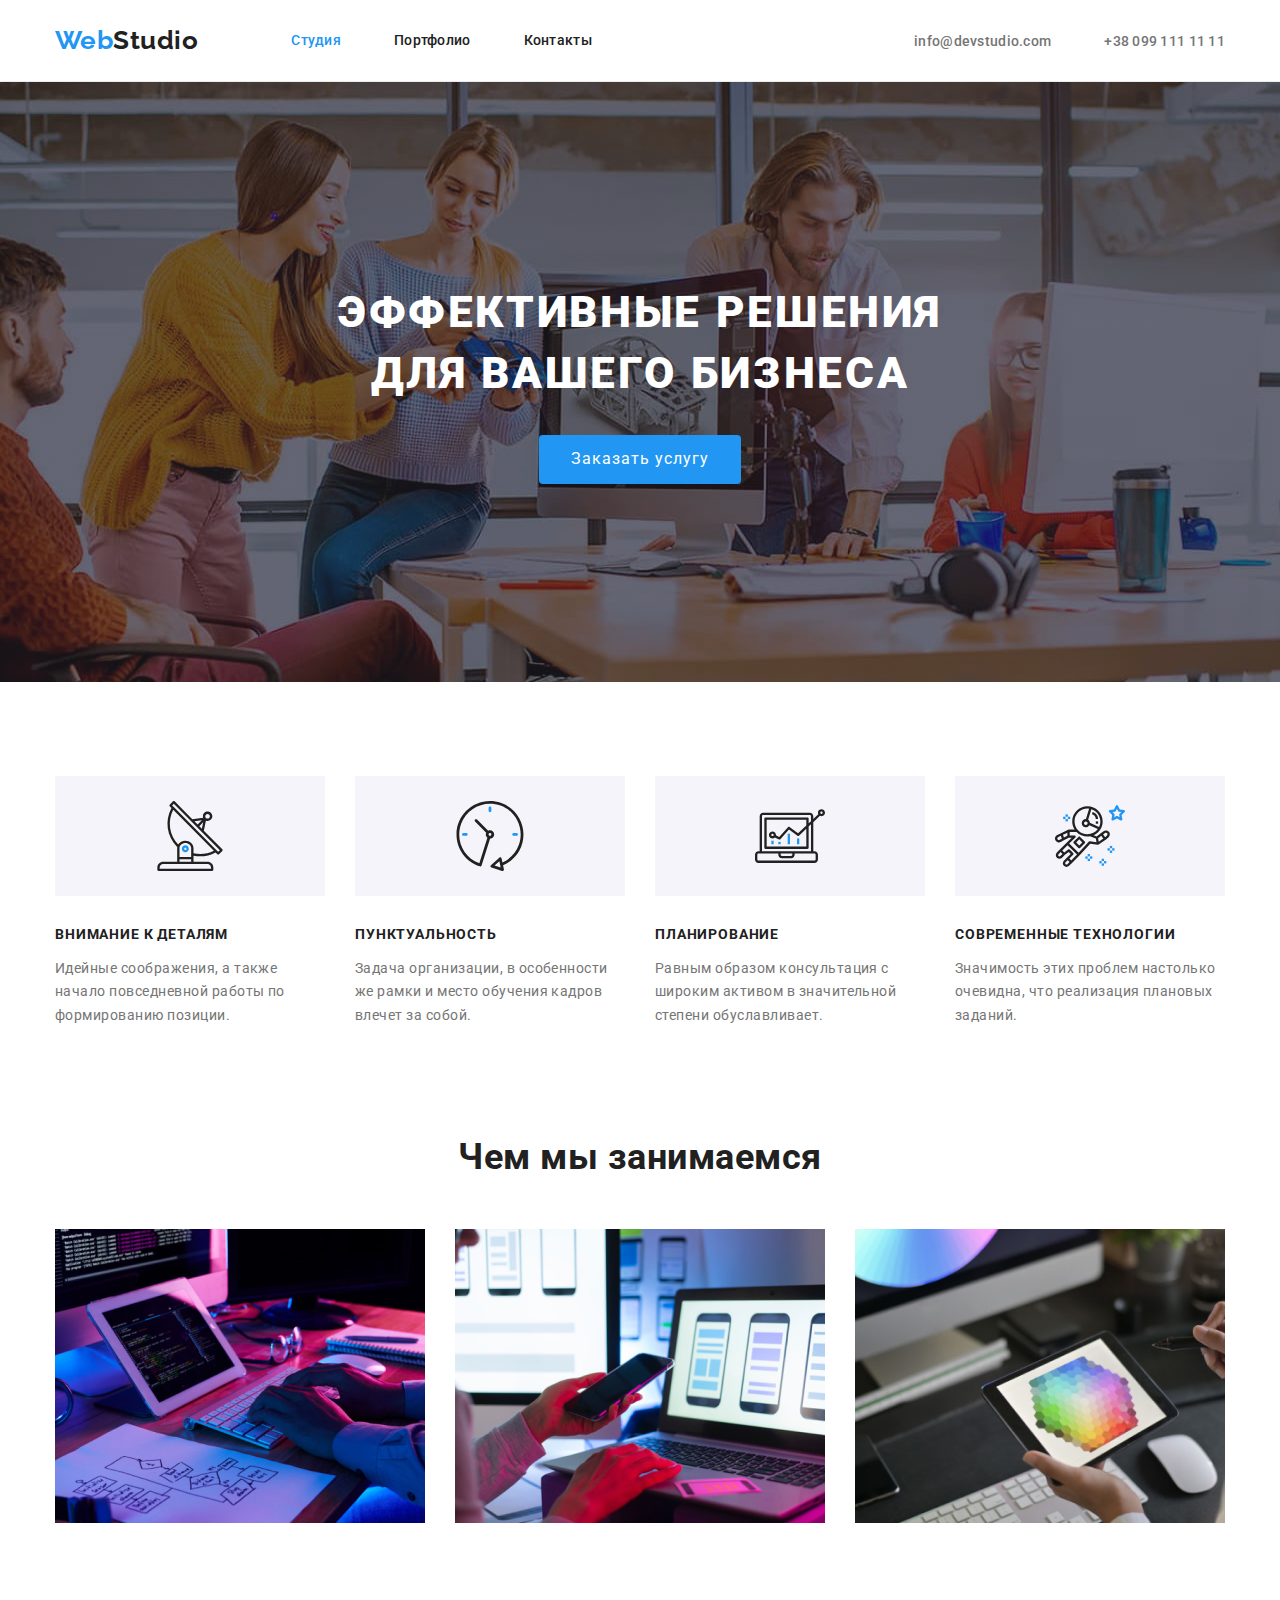
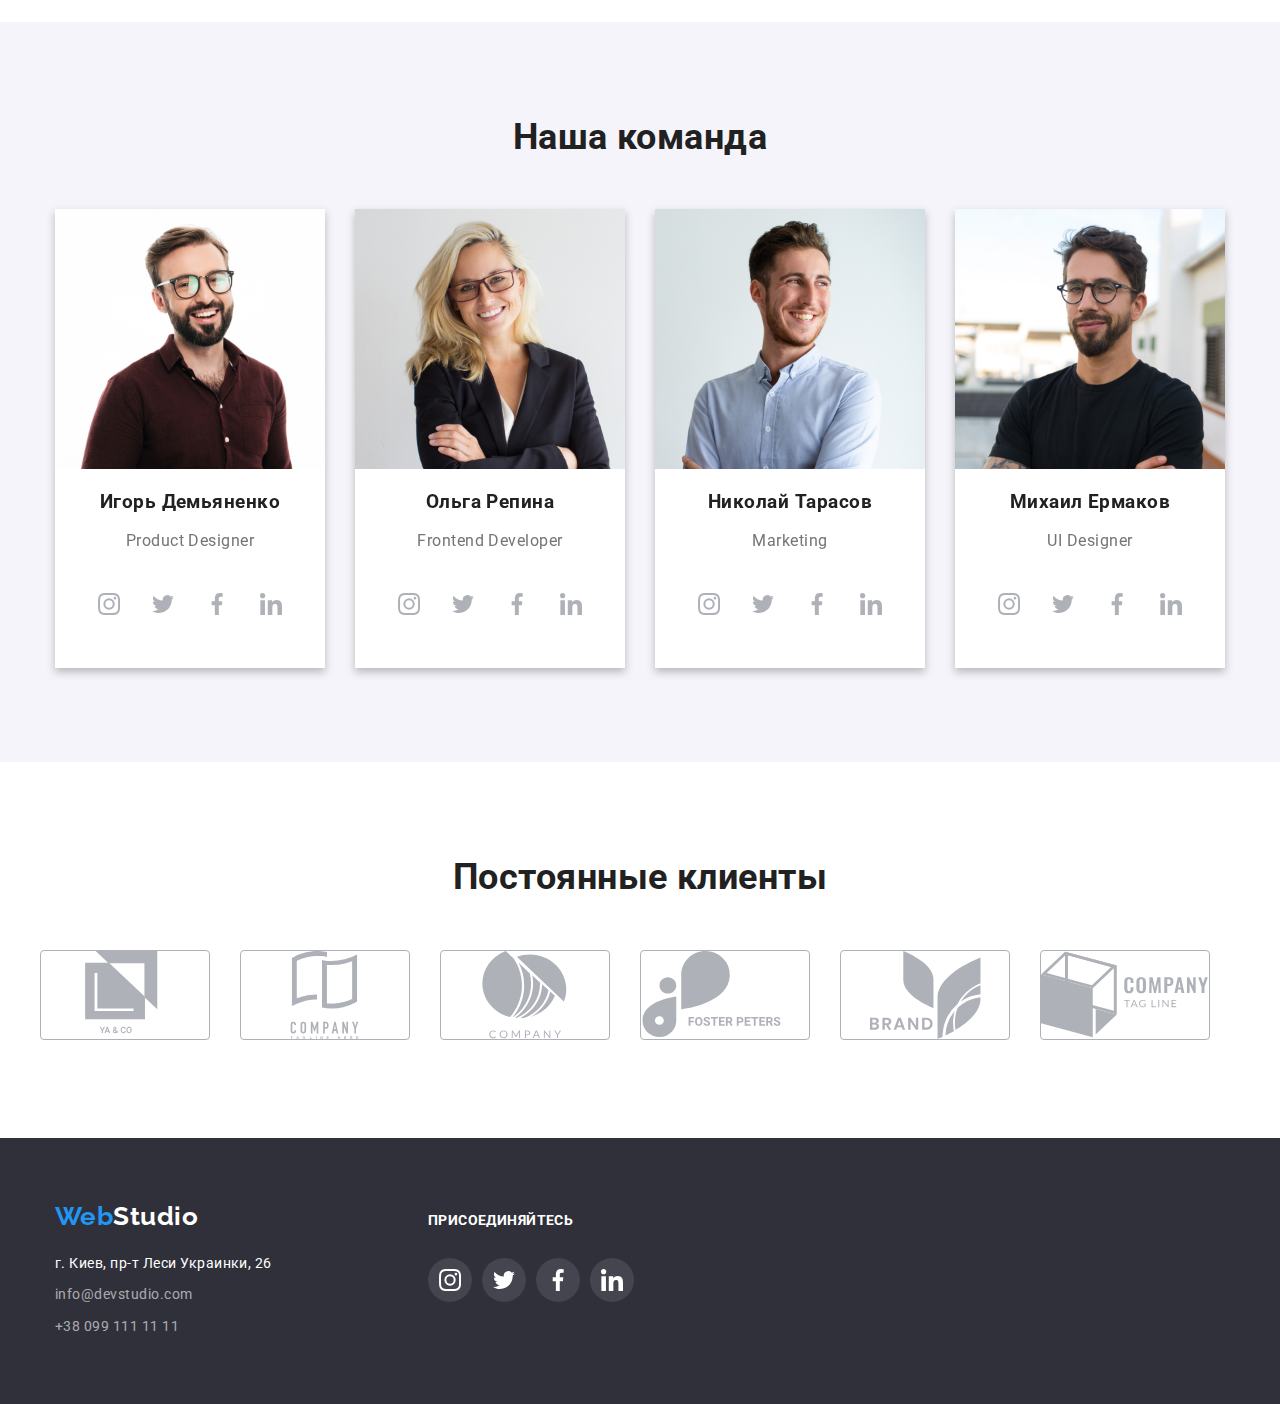
==== commit a42fc3c6: "push" ====
--- a/index.html
+++ b/index.html
@@ -340,7 +340,6 @@
 			<section class="section">
 				<div class="container">
 					<h2 class="section-title">Постоянные клиенты</h2>
-
 					<ul class="partners-logos">
 						<li class="logo-picture">
 							<a class="partner-link">
@@ -360,7 +359,6 @@
 								</svg>
 							</a>
 						</li>
-
 						<li class="logo-picture">
 							<a class="partner-link">
 								<svg>
--- a/css/styles.css
+++ b/css/styles.css
@@ -324,6 +324,7 @@
 }
 
 .partner-link {
+	padding: 0;
 	width: 170px;
 	height: 90px;
 	display: flex;
@@ -335,11 +336,7 @@
 	background-repeat: no-repeat;
 }
 
-.logo-picture {
-	margin-right: 30px;
-}
-
-.partners-logos:last-child {
+.logo-picture:last-child {
 	margin-right: 0;
 }
 
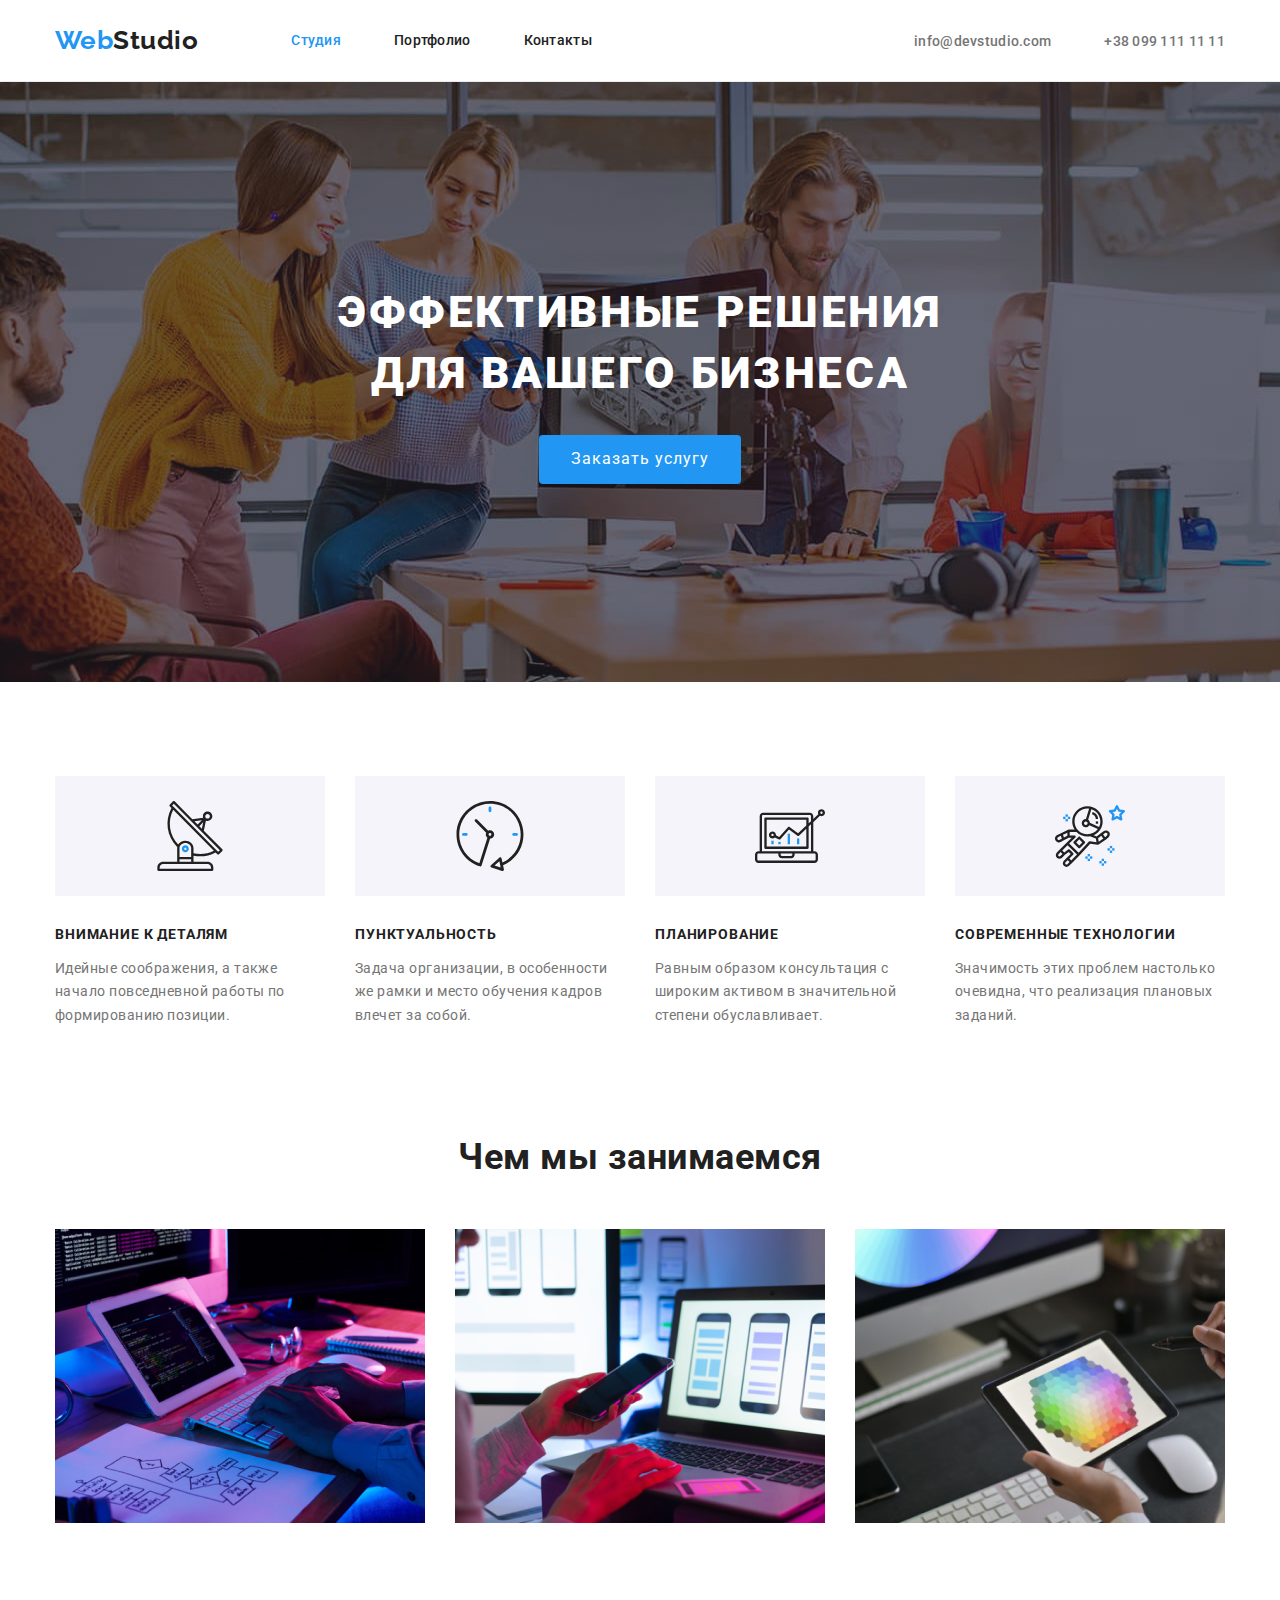
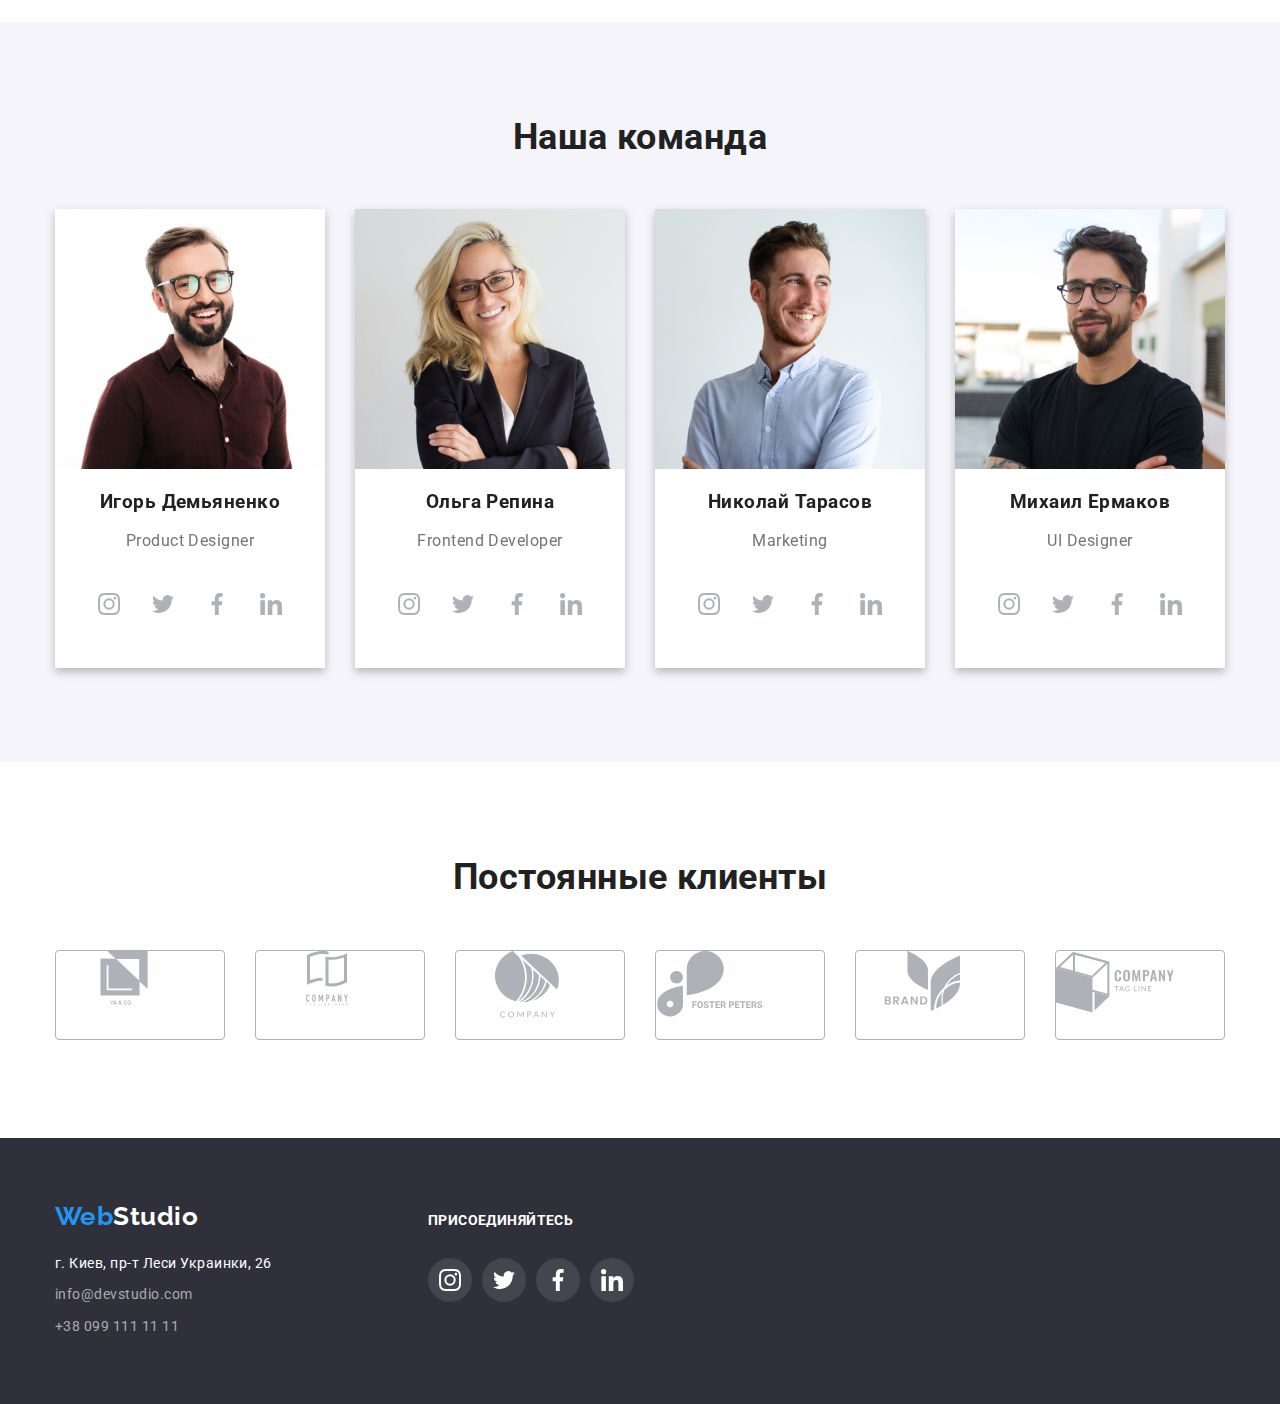
==== commit b660b38d: "push" ====
--- a/index.html
+++ b/index.html
@@ -343,7 +343,7 @@
 					<ul class="partners-logos">
 						<li class="logo-picture">
 							<a class="partner-link">
-								<svg>
+								<svg class="partner-icon">
 									<use
 										href="./images/footer-icons/symbol-defs.svg#icon-logo-1-175443-2"
 									></use>
@@ -352,7 +352,7 @@
 						</li>
 						<li class="logo-picture">
 							<a class="partner-link">
-								<svg>
+								<svg class="partner-icon">
 									<use
 										href="./images/footer-icons/symbol-defs.svg#icon-logo-2-175443-2"
 									></use>
@@ -361,7 +361,7 @@
 						</li>
 						<li class="logo-picture">
 							<a class="partner-link">
-								<svg>
+								<svg class="partner-icon">
 									<use
 										href="./images/footer-icons/symbol-defs.svg#icon-logo-3-175443-2"
 									></use>
@@ -370,7 +370,7 @@
 						</li>
 						<li class="logo-picture">
 							<a class="partner-link">
-								<svg>
+								<svg class="partner-icon">
 									<use
 										href="./images/footer-icons/symbol-defs.svg#icon-logo-4-175443-2"
 									></use>
@@ -379,7 +379,7 @@
 						</li>
 						<li class="logo-picture">
 							<a class="partner-link">
-								<svg>
+								<svg class="partner-icon">
 									<use
 										href="./images/footer-icons/symbol-defs.svg#icon-logo-5-175443-2"
 									></use>
@@ -388,7 +388,7 @@
 						</li>
 						<li class="logo-picture">
 							<a class="partner-link">
-								<svg>
+								<svg class="partner-icon">
 									<use
 										href="./images/footer-icons/symbol-defs.svg#icon-logo-6-175443-2"
 									></use>
--- a/css/styles.css
+++ b/css/styles.css
@@ -70,6 +70,7 @@
 .site-nav .link:hover,
 .site-nav .link:focus {
 	color: var(--accent-color);
+	cursor: pointer;
 }
 
 .site-nav {
@@ -113,6 +114,7 @@
 .auth-nav .button:hover,
 .auth-nav .button:focus {
 	color: var(--accent-color);
+	cursor: pointer;
 }
 
 /* Hero */
@@ -312,28 +314,40 @@
 .social-link:focus {
 	background-color: var(--accent-color);
 	fill: #ffffff;
+	cursor: pointer;
 }
 
 .social-icon.hover {
 	fill: var(--accent-color);
+	cursor: pointer;
 }
 
 .partners-logos {
 	display: flex;
-	justify-content: center;
+	justify-content: space-between;
 }
 
 .partner-link {
+	display: flex;
+	justify-content: center;
 	padding: 0;
 	width: 170px;
 	height: 90px;
-	display: flex;
-	justify-content: center;
 	border: 1px solid #afb1b8;
 	border-radius: 4px;
 	margin-right: 30px;
-	background-size: contain;
-	background-repeat: no-repeat;
+	fill: #afb1b8;
+}
+
+.partner-icon {
+	display: flex;
+	align-items: center;
+	justify-content: center;
+}
+
+.logo-picture {
+	display: flex;
+	justify-content: center;
 }
 
 .logo-picture:last-child {
@@ -347,7 +361,8 @@
 .partner-link:hover,
 .partner-link:focus {
 	border: 1px solid var(--accent-color);
-	background-image: var(--accent-color);
+	fill: var(--accent-color);
+	cursor: pointer;
 }
 
 .footer .text {
@@ -370,6 +385,7 @@
 .address a:hover,
 .address a:focus {
 	color: var(--accent-color);
+	cursor: pointer;
 }
 
 .buttons {
@@ -391,6 +407,7 @@
 .portfolio-button:focus {
 	background-color: var(--accent-color);
 	color: #ffffff;
+	cursor: pointer;
 }
 
 .portfolio-button {
@@ -453,6 +470,7 @@
 
 .flex-list li:hover {
 	box-shadow: 0px 4px 4px 0px rgba(0, 0, 0, 0.25);
+	cursor: pointer;
 }
 
 .flex-list .title {
@@ -524,6 +542,7 @@
 .social-link.footer:hover,
 .social-link.footer:focus {
 	background-color: var(--accent-color);
+	cursor: pointer;
 }
 
 .join-us {
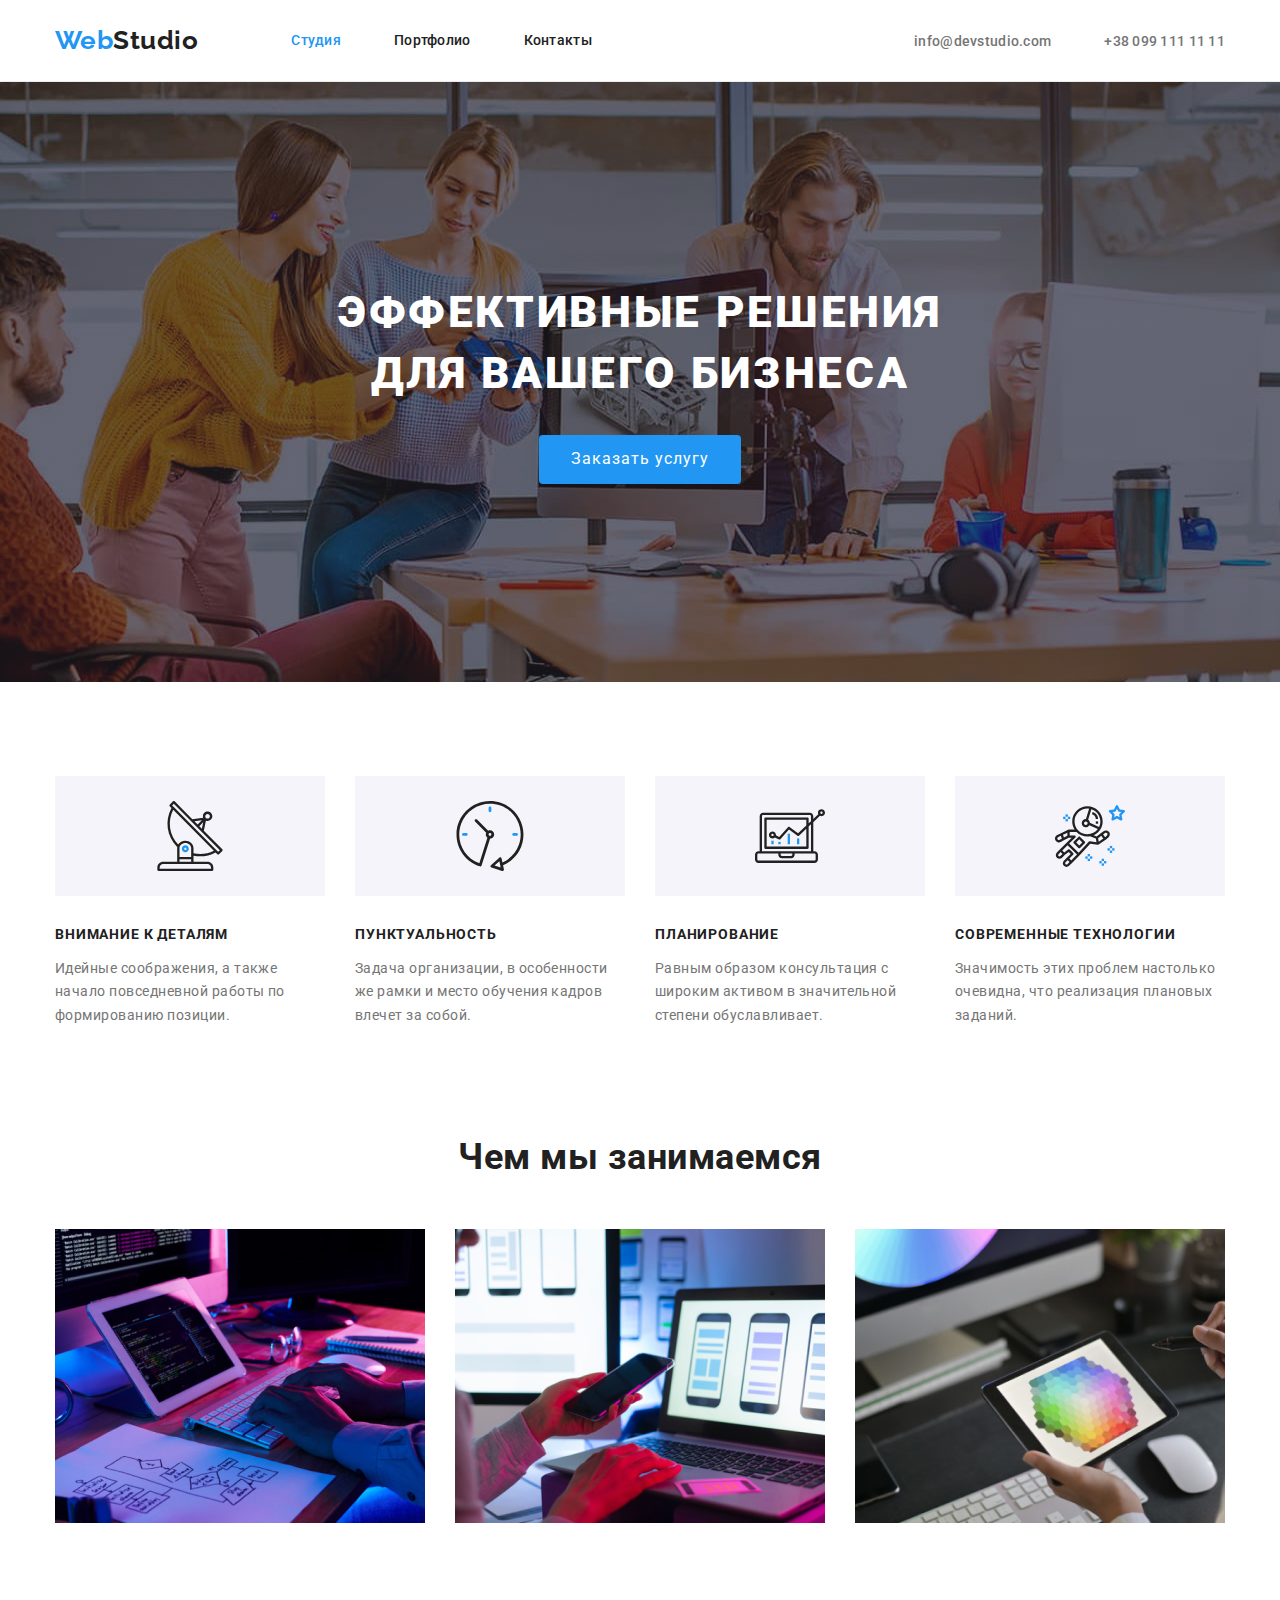
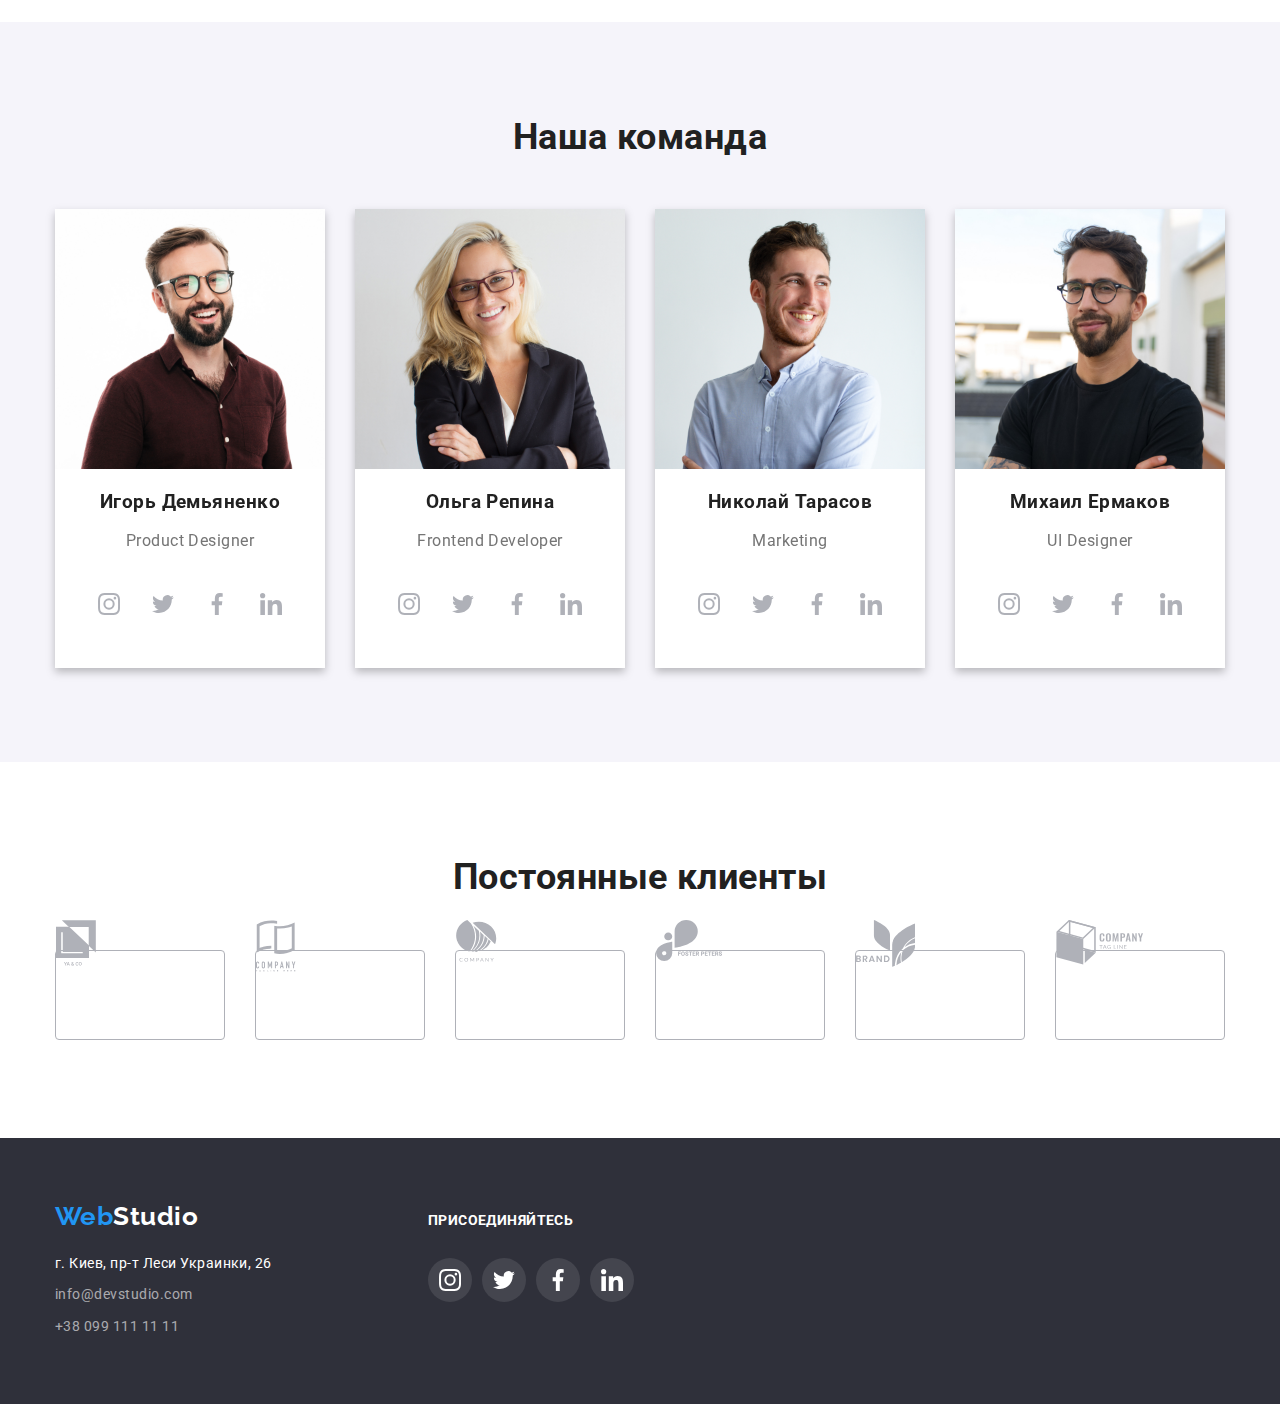
==== commit bf332d78: "push" ====
--- a/index.html
+++ b/index.html
@@ -346,6 +346,8 @@
 								<svg class="partner-icon">
 									<use
 										href="./images/footer-icons/symbol-defs.svg#icon-logo-1-175443-2"
+										width="44"
+										height="49"
 									></use>
 								</svg>
 							</a>
@@ -355,6 +357,8 @@
 								<svg class="partner-icon">
 									<use
 										href="./images/footer-icons/symbol-defs.svg#icon-logo-2-175443-2"
+										width="40"
+										height="52"
 									></use>
 								</svg>
 							</a>
@@ -364,6 +368,8 @@
 								<svg class="partner-icon">
 									<use
 										href="./images/footer-icons/symbol-defs.svg#icon-logo-3-175443-2"
+										width="41"
+										height="42"
 									></use>
 								</svg>
 							</a>
@@ -373,6 +379,8 @@
 								<svg class="partner-icon">
 									<use
 										href="./images/footer-icons/symbol-defs.svg#icon-logo-4-175443-2"
+										width="79"
+										height="42"
 									></use>
 								</svg>
 							</a>
@@ -382,6 +390,8 @@
 								<svg class="partner-icon">
 									<use
 										href="./images/footer-icons/symbol-defs.svg#icon-logo-5-175443-2"
+										width="59"
+										height="47"
 									></use>
 								</svg>
 							</a>
@@ -391,6 +401,8 @@
 								<svg class="partner-icon">
 									<use
 										href="./images/footer-icons/symbol-defs.svg#icon-logo-6-175443-2"
+										width="88"
+										height="45"
 									></use>
 								</svg>
 							</a>
--- a/css/styles.css
+++ b/css/styles.css
@@ -325,33 +325,23 @@
 .partners-logos {
 	display: flex;
 	justify-content: space-between;
+	justify-content: center;
 }
 
 .partner-link {
 	display: flex;
+	align-items: center;
 	justify-content: center;
-	padding: 0;
 	width: 170px;
 	height: 90px;
 	border: 1px solid #afb1b8;
 	border-radius: 4px;
+	fill: #afb1b8;
+}
+
+.logo-picture {
 	margin-right: 30px;
-	fill: #afb1b8;
-}
-
-.partner-icon {
-	display: flex;
-	align-items: center;
-	justify-content: center;
-}
-
-.logo-picture {
-	display: flex;
-	justify-content: center;
-}
-
-.logo-picture:last-child {
-	margin-right: 0;
+	align-items: center;
 }
 
 .logo-picture:last-child {
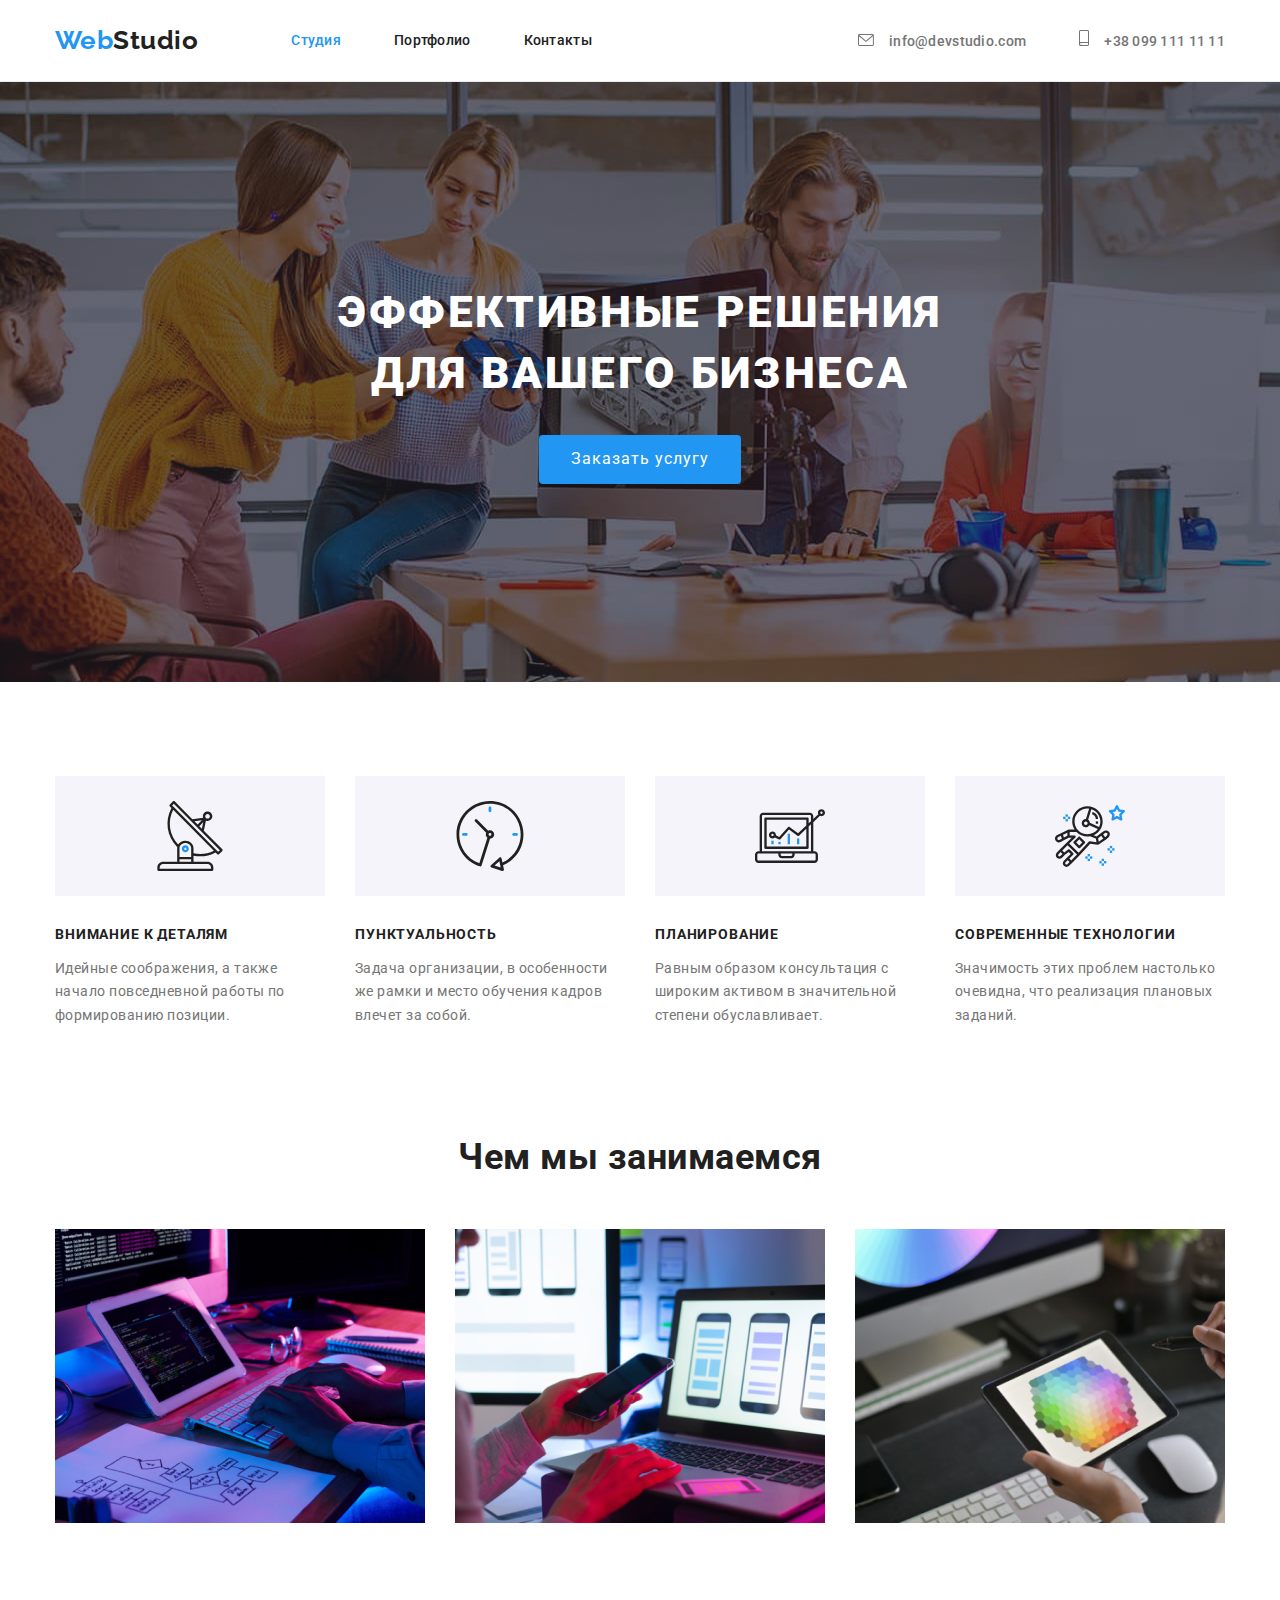
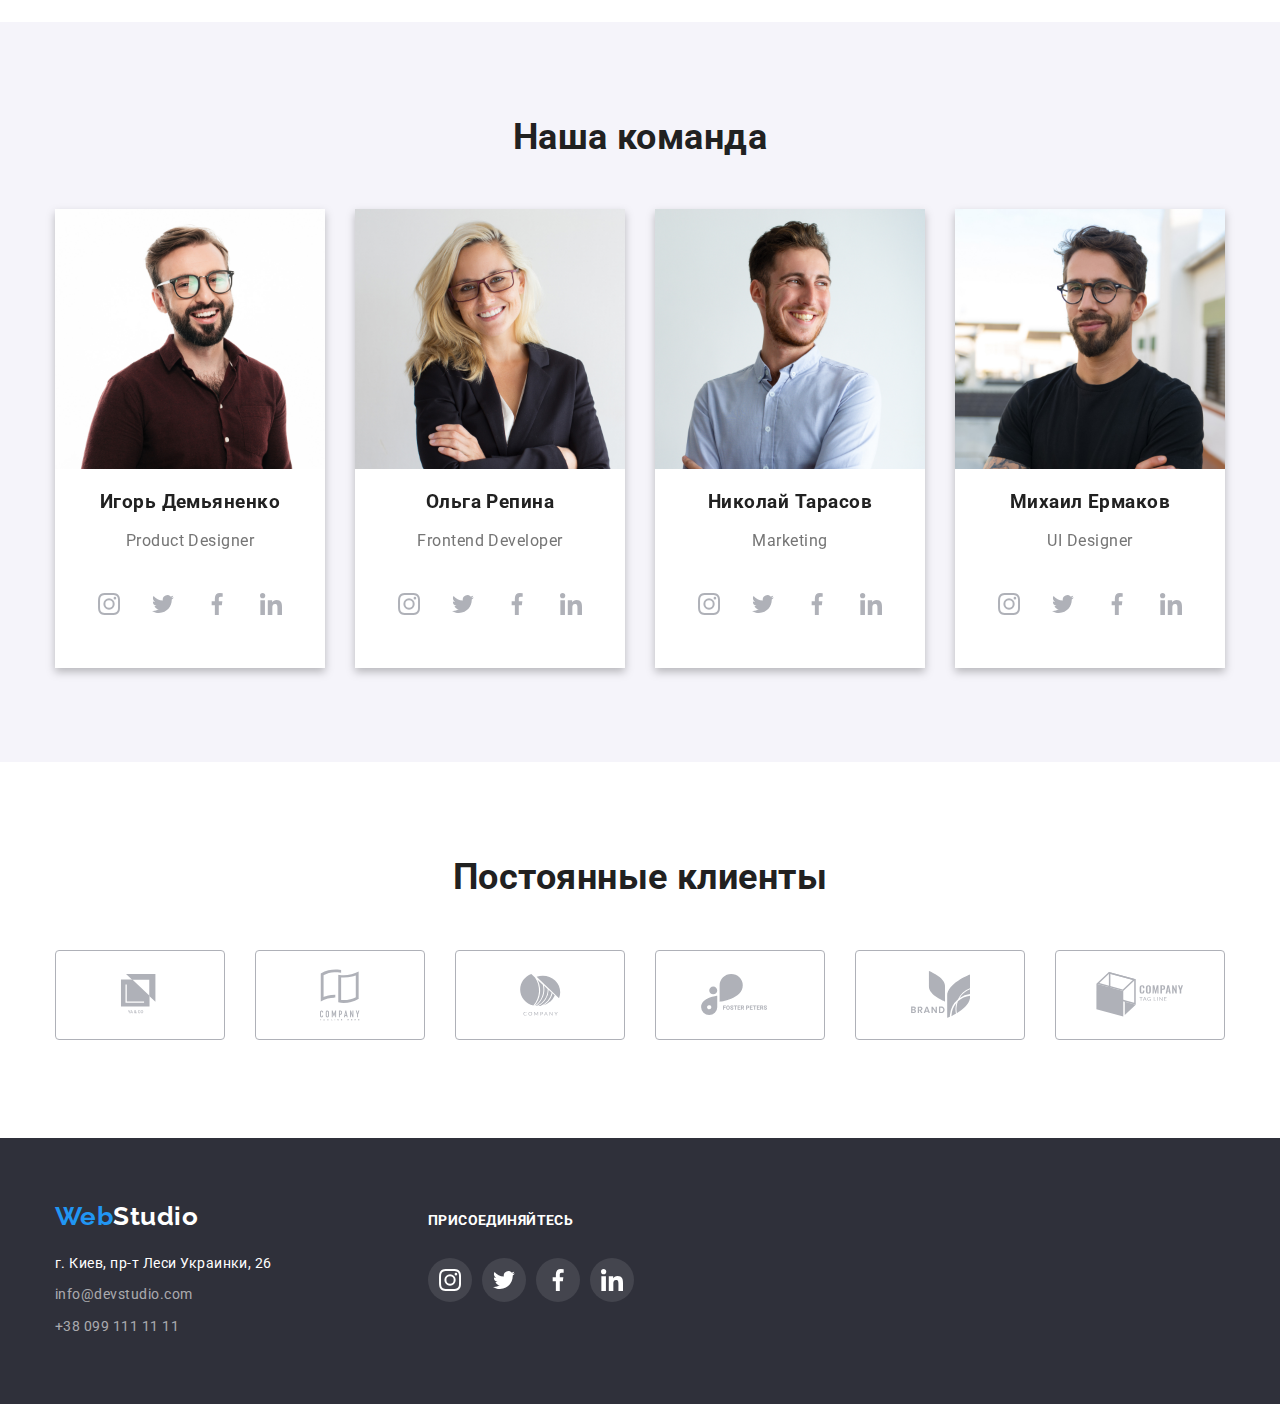
==== commit 0d00e43a: "push" ====
--- a/index.html
+++ b/index.html
@@ -40,11 +40,17 @@
 
 				<ul class="auth-nav">
 					<li class="item">
+						<a class="link-header-icon"><svg class="header-mail-icon" style="width:16;height:12">
+							<use href=./images/social-links/symbol-defs-header.svg#icon-envelope-hover></use>
+						</svg></a>
 						<a href="mailto:info@devstudio.com" class="button"
 							>info@devstudio.com</a
-						>
+						>						
 					</li>
 					<li class="item">
+						<a class="link-header-icon"><svg class="header-smartphone-icon" style="width:10;height:16">
+							<use href=./images/social-links/symbol-defs-header.svg#icon-smartphone></use>
+						</svg></a>
 						<a href="tel:+380991111111" class="button">+38 099 111 11 11</a>
 					</li>
 				</ul>
@@ -343,66 +349,54 @@
 					<ul class="partners-logos">
 						<li class="logo-picture">
 							<a class="partner-link">
-								<svg class="partner-icon">
+								<svg class="partner-icon" style="width: 44px; height: 42px">
 									<use
 										href="./images/footer-icons/symbol-defs.svg#icon-logo-1-175443-2"
-										width="44"
-										height="49"
-									></use>
-								</svg>
-							</a>
-						</li>
-						<li class="logo-picture">
-							<a class="partner-link">
-								<svg class="partner-icon">
+									></use>
+								</svg>
+							</a>
+						</li>
+						<li class="logo-picture">
+							<a class="partner-link">
+								<svg class="partner-icon" style="width: 40px; height: 52px">
 									<use
 										href="./images/footer-icons/symbol-defs.svg#icon-logo-2-175443-2"
-										width="40"
-										height="52"
-									></use>
-								</svg>
-							</a>
-						</li>
-						<li class="logo-picture">
-							<a class="partner-link">
-								<svg class="partner-icon">
+									></use>
+								</svg>
+							</a>
+						</li>
+						<li class="logo-picture">
+							<a class="partner-link">
+								<svg class="partner-icon" style="width: 41px; height: 42px">
 									<use
 										href="./images/footer-icons/symbol-defs.svg#icon-logo-3-175443-2"
-										width="41"
-										height="42"
-									></use>
-								</svg>
-							</a>
-						</li>
-						<li class="logo-picture">
-							<a class="partner-link">
-								<svg class="partner-icon">
+									></use>
+								</svg>
+							</a>
+						</li>
+						<li class="logo-picture">
+							<a class="partner-link">
+								<svg class="partner-icon" style="width: 79px; height: 42px">
 									<use
 										href="./images/footer-icons/symbol-defs.svg#icon-logo-4-175443-2"
-										width="79"
-										height="42"
-									></use>
-								</svg>
-							</a>
-						</li>
-						<li class="logo-picture">
-							<a class="partner-link">
-								<svg class="partner-icon">
+									></use>
+								</svg>
+							</a>
+						</li>
+						<li class="logo-picture">
+							<a class="partner-link">
+								<svg class="partner-icon" style="width: 59px; height: 47px">
 									<use
 										href="./images/footer-icons/symbol-defs.svg#icon-logo-5-175443-2"
-										width="59"
-										height="47"
-									></use>
-								</svg>
-							</a>
-						</li>
-						<li class="logo-picture">
-							<a class="partner-link">
-								<svg class="partner-icon">
+									></use>
+								</svg>
+							</a>
+						</li>
+						<li class="logo-picture">
+							<a class="partner-link">
+								<svg class="partner-icon" style="width: 88px; height: 45px">
 									<use
 										href="./images/footer-icons/symbol-defs.svg#icon-logo-6-175443-2"
-										width="88"
-										height="45"
 									></use>
 								</svg>
 							</a>
--- a/css/styles.css
+++ b/css/styles.css
@@ -65,6 +65,24 @@
 
 .auth-nav .item + .item {
 	margin-left: 53px;
+}
+
+.link-header-icon {
+	margin-top: 50px;
+}
+
+.header-mail-icon,
+.header-smartphone-icon {
+	fill: #757575;
+	margin-right: 10px;
+}
+
+.header-mail-icon:hover,
+.header-mail-icon:focus,
+.header-smartphone-icon:hover,
+.header-smartphone-icon:focus {
+	fill: var(--accent-color);
+	cursor: pointer;
 }
 
 .site-nav .link:hover,
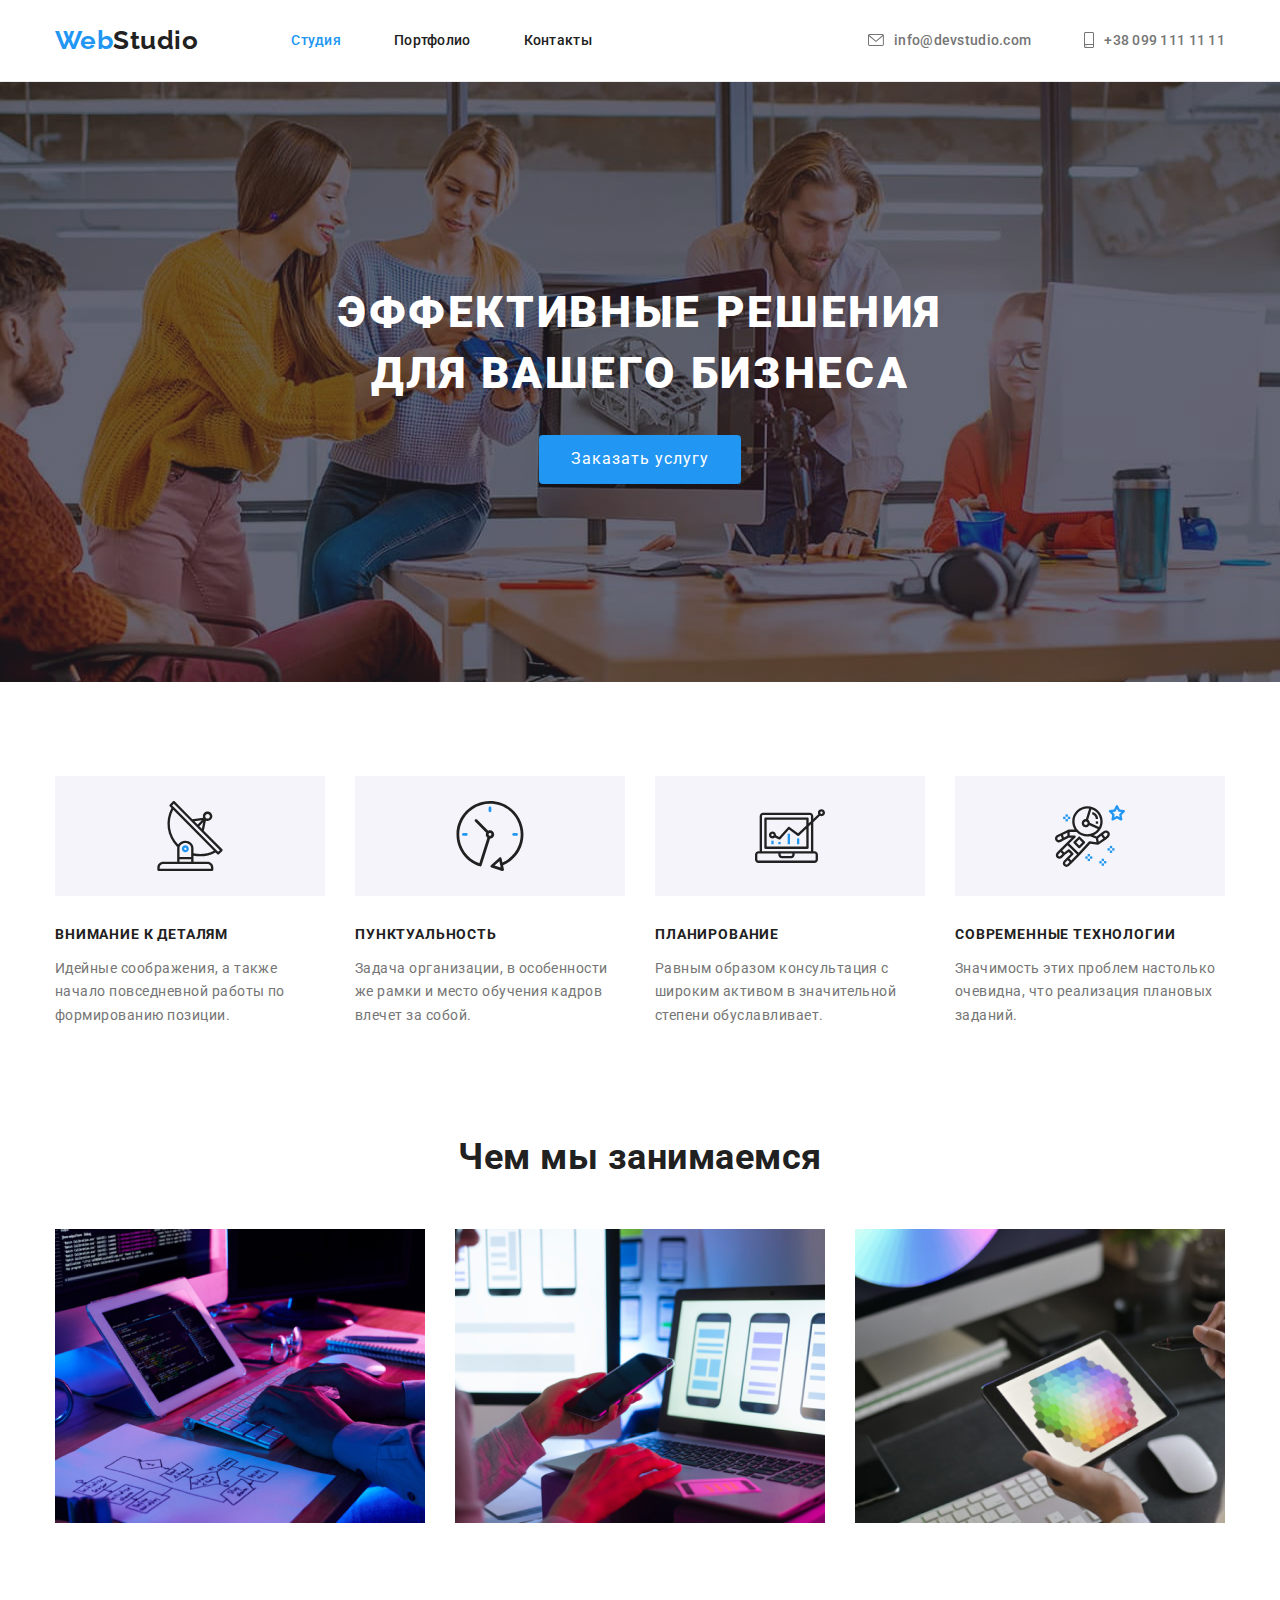
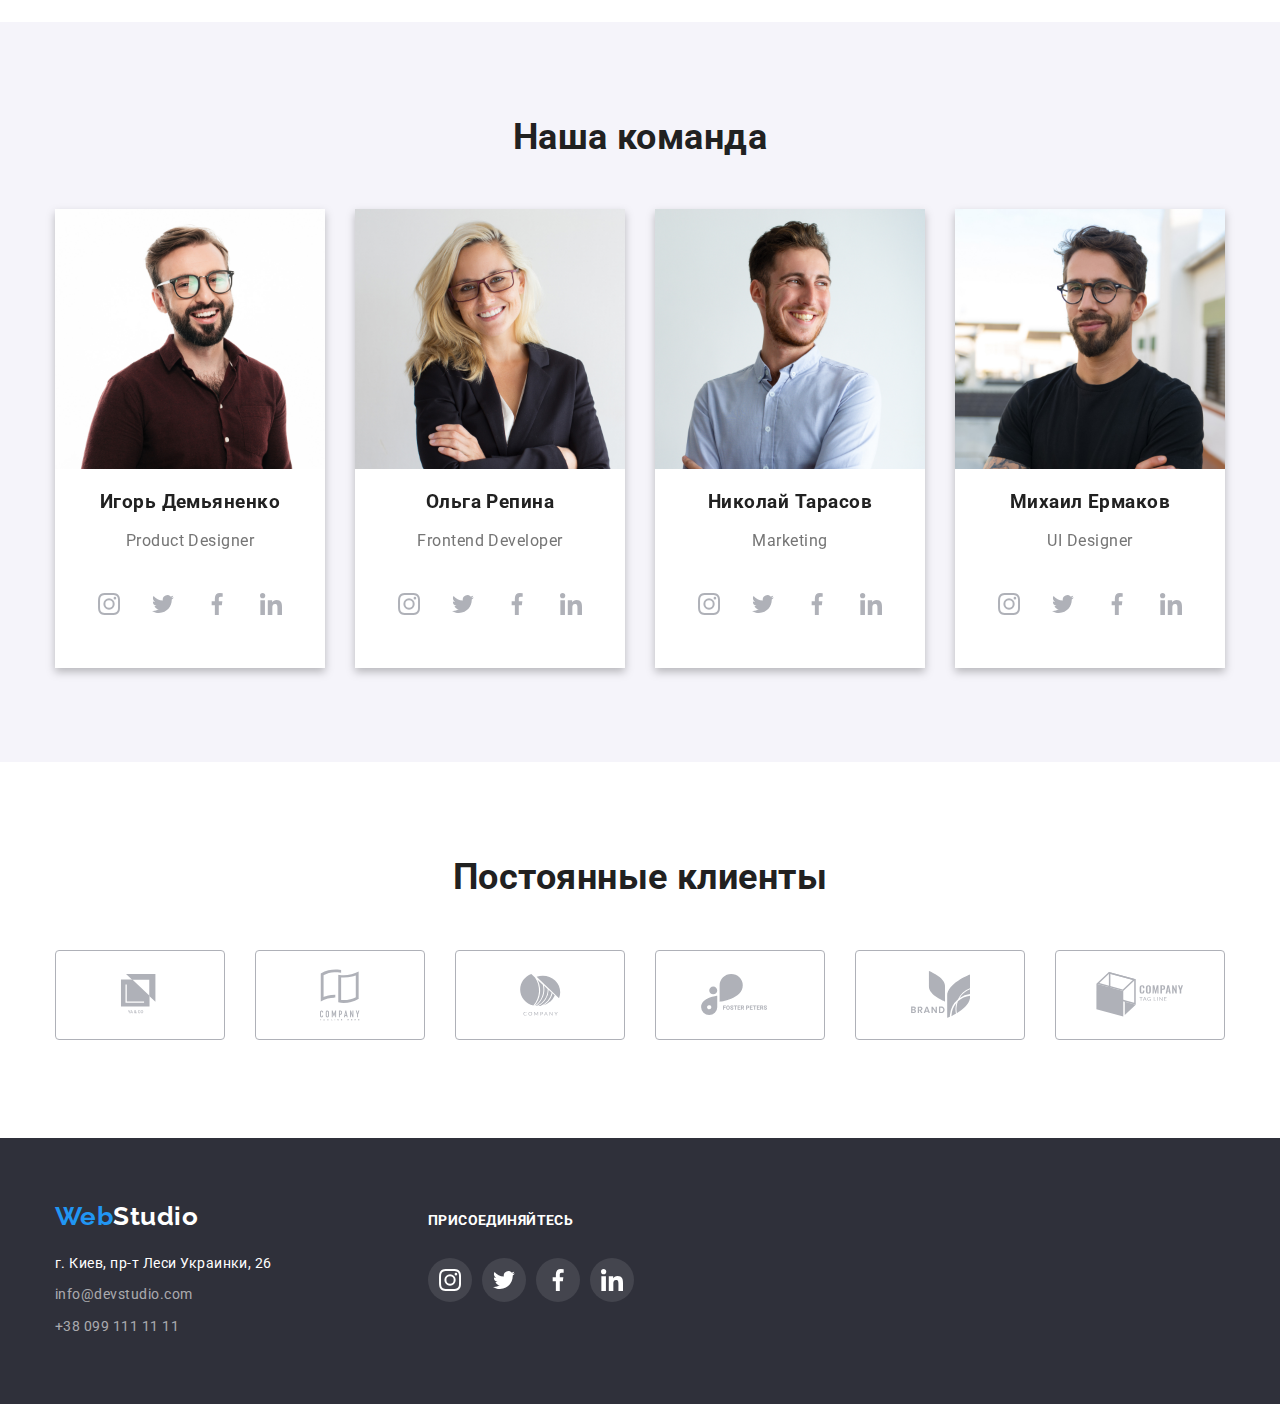
==== commit 19e976f8: "Демонстрирует финальный результат" ====
--- a/index.html
+++ b/index.html
@@ -8,10 +8,7 @@
 			href="https://fonts.googleapis.com/css2?family=Raleway:wght@700&display=swap"
 			rel="stylesheet"
 		/>
-		<link
-			href="https://fonts.googleapis.com/css2?family=Roboto:wght@400;500;900&display=swap"
-			rel="stylesheet"
-		/>
+		<link href="https://fonts.googleapis.com/css2?family=Roboto:wght@400;500;700;900&display=swap" rel="stylesheet">
 
 		<link
 			rel="stylesheet"
@@ -39,20 +36,22 @@
 				</nav>
 
 				<ul class="auth-nav">
+					
 					<li class="item">
-						<a class="link-header-icon"><svg class="header-mail-icon" style="width:16;height:12">
-							<use href=./images/social-links/symbol-defs-header.svg#icon-envelope-hover></use>
-						</svg></a>
-						<a href="mailto:info@devstudio.com" class="button"
-							>info@devstudio.com</a
+						
+						<a href="mailto:info@devstudio.com" class="contact"
+							><svg class="header-mail-icon" style="width:16;height:12">
+								<use href=./images/social-links/symbol-defs-header.svg#icon-envelope-hover></use>
+							</svg>info@devstudio.com</a
 						>						
 					</li>
-					<li class="item">
-						<a class="link-header-icon"><svg class="header-smartphone-icon" style="width:10;height:16">
+					<li class="item">			
+											
+						<a href="tel:+380991111111" class="contact"><svg class="header-smartphone-icon" style="width:10;height:16">
 							<use href=./images/social-links/symbol-defs-header.svg#icon-smartphone></use>
-						</svg></a>
-						<a href="tel:+380991111111" class="button">+38 099 111 11 11</a>
+						</svg>+38 099 111 11 11</a>
 					</li>
+					
 				</ul>
 			</div>
 		</header>
--- a/css/styles.css
+++ b/css/styles.css
@@ -67,10 +67,6 @@
 	margin-left: 53px;
 }
 
-.link-header-icon {
-	margin-top: 50px;
-}
-
 .header-mail-icon,
 .header-smartphone-icon {
 	fill: #757575;
@@ -120,7 +116,12 @@
 	color: var(--accent-color);
 }
 
-.auth-nav .button {
+.contact {
+	display: flex;
+	align-items: center;
+}
+
+.auth-nav .contact {
 	font-weight: 500;
 	font-size: 14px;
 	line-height: 1.2;
@@ -129,8 +130,11 @@
 	text-decoration: none;
 }
 
-.auth-nav .button:hover,
-.auth-nav .button:focus {
+.contact:hover svg,
+.contact:hover,
+.contact:focus svg,
+.contact:focus {
+	fill: var(--accent-color);
 	color: var(--accent-color);
 	cursor: pointer;
 }
